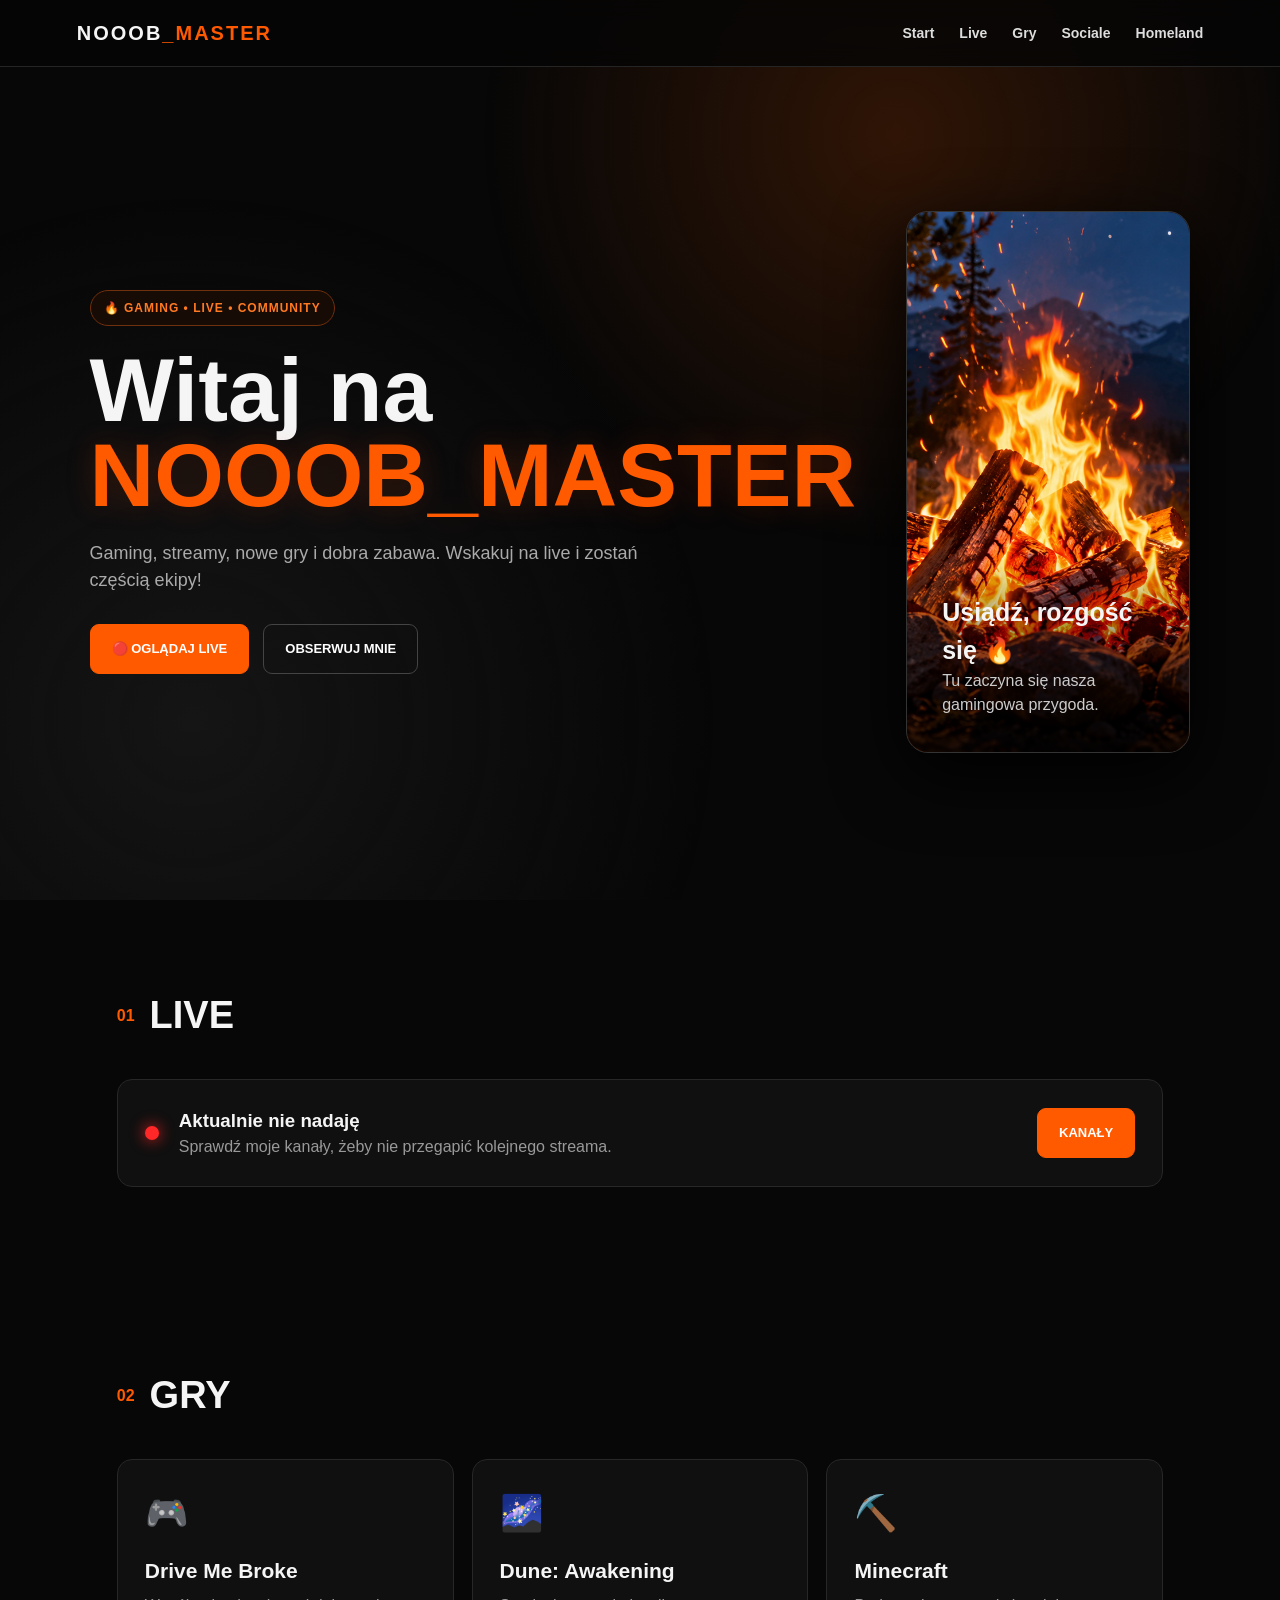
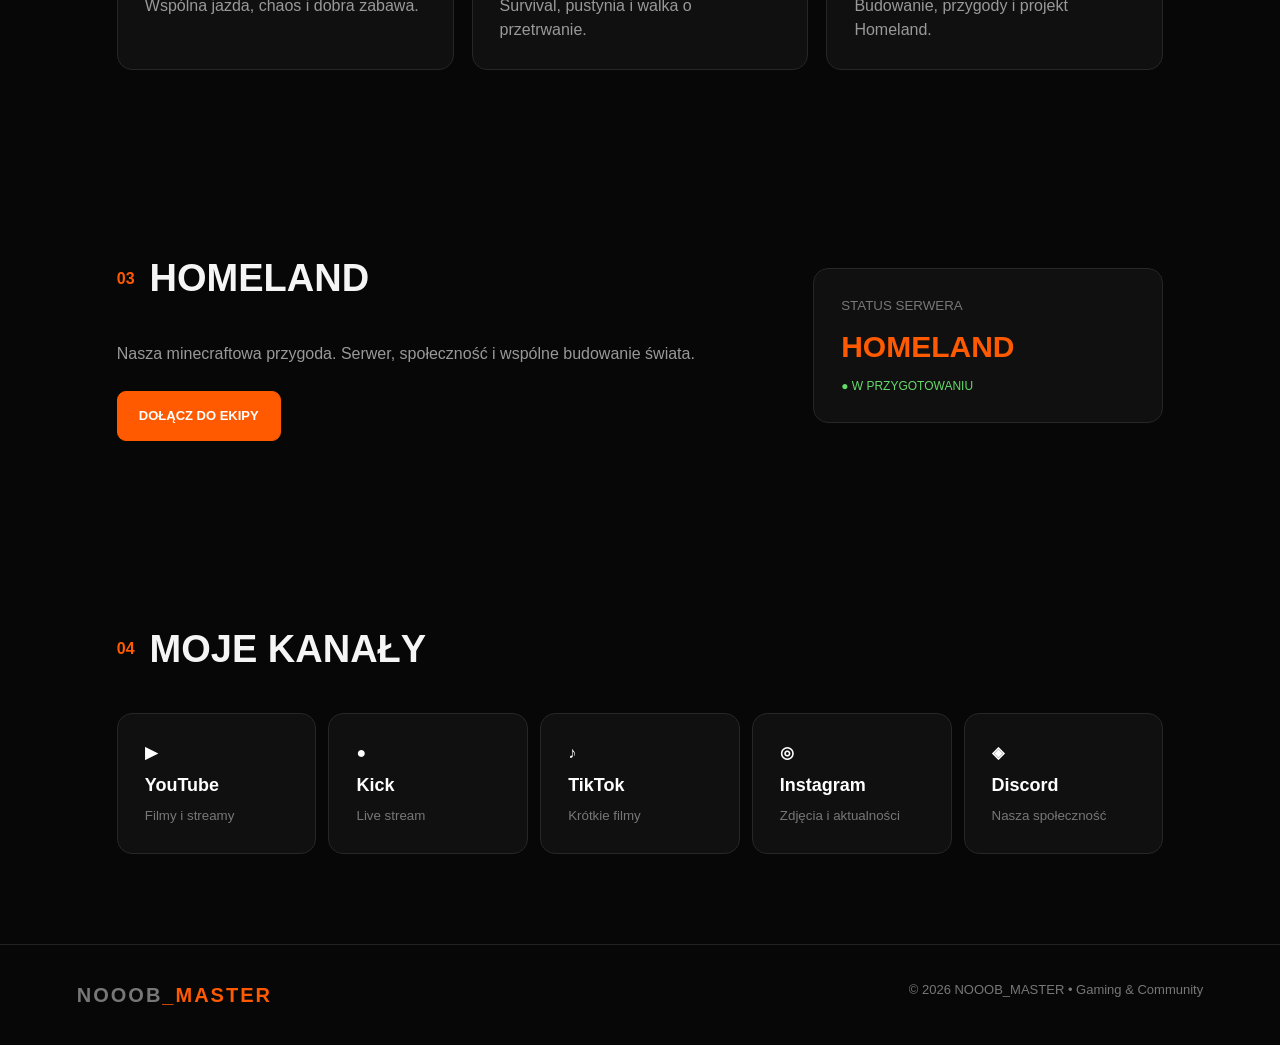
==== index.html @ 1a183e37 "Update index.html" ====
<!DOCTYPE html>
<html lang="pl">
<head>
  <meta charset="UTF-8">
  <meta name="viewport" content="width=device-width, initial-scale=1.0">
  <title>NOOOB_MASTER | Gaming</title>
  <meta name="description" content="NOOOB_MASTER – gaming, live streamy, YouTube, Kick, TikTok i Minecraft Homeland.">
  <link rel="stylesheet" href="style.css">
</head>
<body>
  <div class="bg"></div>
  <header class="nav">
    <div class="logo">NOOOB<span>_MASTER</span></div>
    <nav>
      <a href="#home">Start</a>
      <a href="#live">Live</a>
      <a href="#games">Gry</a>
      <a href="#socials">Sociale</a>
      <a href="#homeland">Homeland</a>
    </nav>
  </header>

  <main id="home">
    <section class="hero">
      <div class="hero-content">
        <div class="badge">🔥 GAMING • LIVE • COMMUNITY</div>
        <h1>Witaj na<br><span>NOOOB_MASTER</span></h1>
        <p>Gaming, streamy, nowe gry i dobra zabawa. Wskakuj na live i zostań częścią ekipy!</p>
        <div class="buttons">
          <a class="btn primary" href="#live">🔴 OGLĄDAJ LIVE</a>
          <a class="btn" href="#socials">OBSERWUJ MNIE</a>
        </div>
      </div>
      <div class="fire-card">
        <img src="ognisko.png" alt="Płonące ognisko nad jeziorem">
        <div class="fire-overlay">
          <strong>Usiądź, rozgość się 🔥</strong>
          <span>Tu zaczyna się nasza gamingowa przygoda.</span>
        </div>
      </div>
    </section>

    <section id="live" class="section">
      <div class="section-title">
        <span>01</span>
        <h2>LIVE</h2>
      </div>
      <div class="live-box">
        <div class="live-dot"></div>
        <div>
          <h3>Aktualnie nie nadaję</h3>
          <p>Sprawdź moje kanały, żeby nie przegapić kolejnego streama.</p>
        </div>
        <a class="btn primary" href="#socials">KANAŁY</a>
      </div>
    </section>

    <section id="games" class="section">
      <div class="section-title">
        <span>02</span>
        <h2>GRY</h2>
      </div>
      <div class="cards">
        <article class="card"><div class="icon">🎮</div><h3>Drive Me Broke</h3><p>Wspólna jazda, chaos i dobra zabawa.</p></article>
        <article class="card"><div class="icon">🌌</div><h3>Dune: Awakening</h3><p>Survival, pustynia i walka o przetrwanie.</p></article>
        <article class="card"><div class="icon">⛏️</div><h3>Minecraft</h3><p>Budowanie, przygody i projekt Homeland.</p></article>
      </div>
    </section>

    <section id="homeland" class="section homeland">
      <div>
        <div class="section-title"><span>03</span><h2>HOMELAND</h2></div>
        <p>Nasza minecraftowa przygoda. Serwer, społeczność i wspólne budowanie świata.</p>
        <a class="btn primary" href="#socials">DOŁĄCZ DO EKIPY</a>
      </div>
      <div class="server-box">
        <small>STATUS SERWERA</small>
        <strong>HOMELAND</strong>
        <span>● W PRZYGOTOWANIU</span>
      </div>
    </section>

    <section id="socials" class="section">
      <div class="section-title"><span>04</span><h2>MOJE KANAŁY</h2></div>
      <div class="socials">
        <a href="#" class="social">▶ <span>YouTube</span><small>Filmy i streamy</small></a>
        <a href="#" class="social">● <span>Kick</span><small>Live stream</small></a>
        <a href="#" class="social">♪ <span>TikTok</span><small>Krótkie filmy</small></a>
        <a href="#" class="social">◎ <span>Instagram</span><small>Zdjęcia i aktualności</small></a>
        <a href="#" class="social">◈ <span>Discord</span><small>Nasza społeczność</small></a>
      </div>
    </section>
  </main>

  <footer>
    <div class="logo">NOOOB<span>_MASTER</span></div>
    <p>© 2026 NOOOB_MASTER • Gaming & Community</p>
  </footer>
</body>
</html>
---- style.css ----
*{box-sizing:border-box;margin:0;padding:0}
html{scroll-behavior:smooth}
body{font-family:Arial,Helvetica,sans-serif;background:#070707;color:#f5f5f5;line-height:1.5}
.bg{position:fixed;inset:0;background:radial-gradient(circle at 70% 15%,#301506 0,transparent 35%),radial-gradient(circle at 15% 80%,#151515 0,transparent 40%);pointer-events:none;z-index:-1}
.nav{position:sticky;top:0;z-index:10;display:flex;justify-content:space-between;align-items:center;padding:18px 6%;background:rgba(5,5,5,.82);backdrop-filter:blur(12px);border-bottom:1px solid #252525}
.logo{font-weight:900;letter-spacing:2px;font-size:20px}.logo span{color:#ff5a00}
.nav nav{display:flex;gap:25px}.nav a{color:#ddd;text-decoration:none;font-size:14px;font-weight:700}.nav a:hover{color:#ff6a00}
.hero{min-height:calc(100vh - 70px);display:grid;grid-template-columns:1fr 1fr;gap:50px;align-items:center;padding:70px 7%;max-width:1500px;margin:auto}
.badge{display:inline-block;padding:8px 13px;border:1px solid #71300d;border-radius:30px;color:#ff7a22;background:#160b05;font-size:12px;font-weight:800;letter-spacing:1px}
h1{font-size:clamp(48px,7vw,90px);line-height:.95;margin:22px 0}.hero h1 span{color:#ff5a00;text-shadow:0 0 30px #ff4a002d}
.hero p{max-width:570px;color:#aaa;font-size:18px}
.buttons{display:flex;gap:14px;flex-wrap:wrap;margin-top:30px}.btn{display:inline-block;padding:14px 21px;border:1px solid #444;border-radius:9px;color:#fff;text-decoration:none;font-weight:800;font-size:13px}.btn.primary{background:#ff5a00;border-color:#ff5a00;color:#fff}.btn:hover{transform:translateY(-2px)}
.fire-card{position:relative;border-radius:22px;overflow:hidden;border:1px solid #343434;box-shadow:0 20px 70px #000}.fire-card img{display:block;width:100%;height:540px;object-fit:cover}.fire-overlay{position:absolute;left:0;right:0;bottom:0;padding:35px;background:linear-gradient(transparent,rgba(0,0,0,.9));display:flex;flex-direction:column}.fire-overlay strong{font-size:25px}.fire-overlay span{color:#ccc}
.section{max-width:1200px;margin:0 auto;padding:90px 6%}.section-title{display:flex;align-items:center;gap:15px;margin-bottom:35px}.section-title span{color:#ff5a00;font-weight:900}.section-title h2{font-size:38px}
.cards{display:grid;grid-template-columns:repeat(3,1fr);gap:18px}.card,.live-box,.server-box,.social{background:#101010;border:1px solid #272727;border-radius:15px;padding:27px}.card:hover,.social:hover{border-color:#ff5a00;transform:translateY(-3px);transition:.2s}.icon{font-size:35px;margin-bottom:15px}.card h3{font-size:21px;margin-bottom:8px}.card p,.homeland p,.live-box p{color:#999}
.live-box{display:flex;align-items:center;gap:20px}.live-box>div:nth-child(2){flex:1}.live-dot{width:14px;height:14px;background:#ff2727;border-radius:50%;box-shadow:0 0 15px #f22}
.homeland{display:grid;grid-template-columns:1fr 350px;gap:40px;align-items:center}.homeland p{margin:0 0 25px}.server-box{display:flex;flex-direction:column;gap:8px}.server-box small{color:#777}.server-box strong{font-size:30px;color:#ff5a00}.server-box span{font-size:12px;color:#65d96a}
.socials{display:grid;grid-template-columns:repeat(5,1fr);gap:12px}.social{color:white;text-decoration:none;display:flex;flex-direction:column;gap:7px;font-weight:900}.social span{font-size:18px}.social small{color:#777;font-weight:400}
footer{border-top:1px solid #222;padding:35px 6%;display:flex;justify-content:space-between;color:#777;font-size:13px}
@media(max-width:850px){.nav nav{display:none}.hero{grid-template-columns:1fr;padding-top:45px}.fire-card{order:-1}.fire-card img{height:330px}.cards{grid-template-columns:1fr}.homeland{grid-template-columns:1fr}.socials{grid-template-columns:repeat(2,1fr)}.live-box{flex-wrap:wrap}footer{flex-direction:column;gap:12px}}
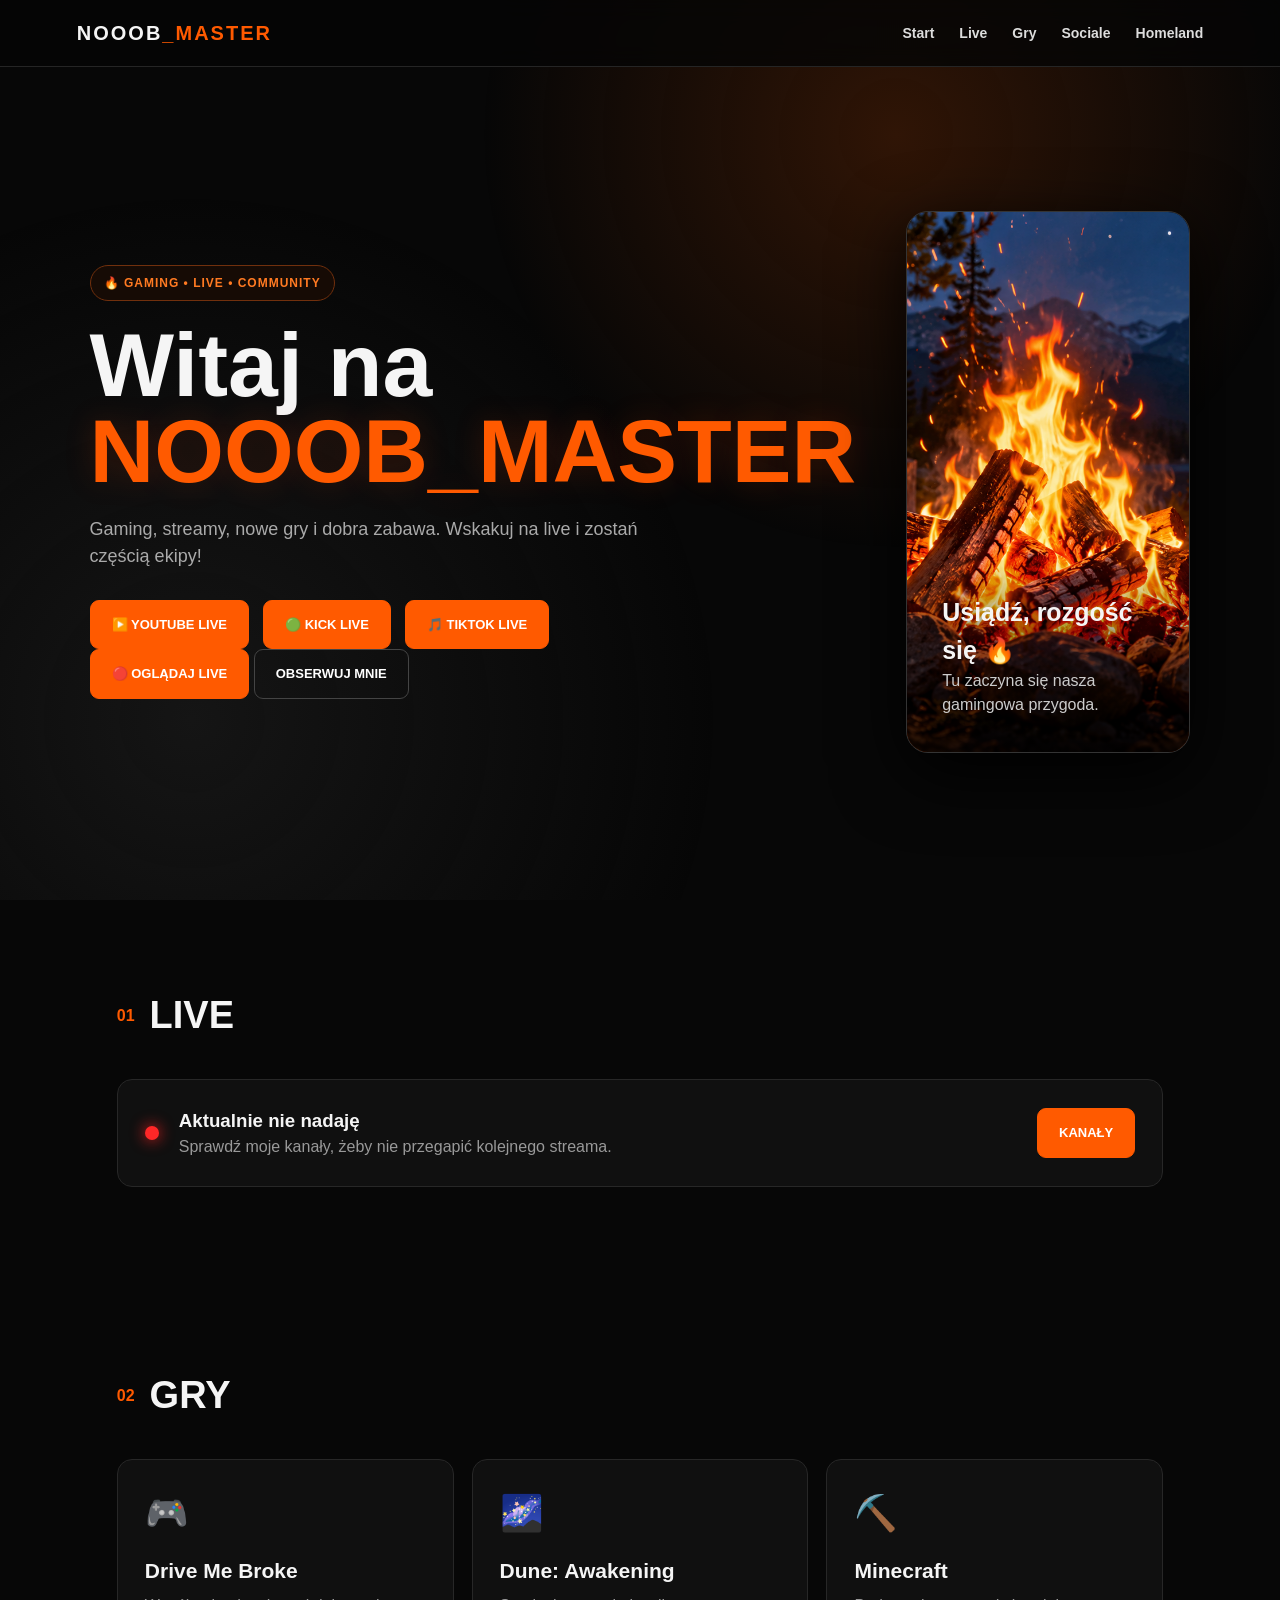
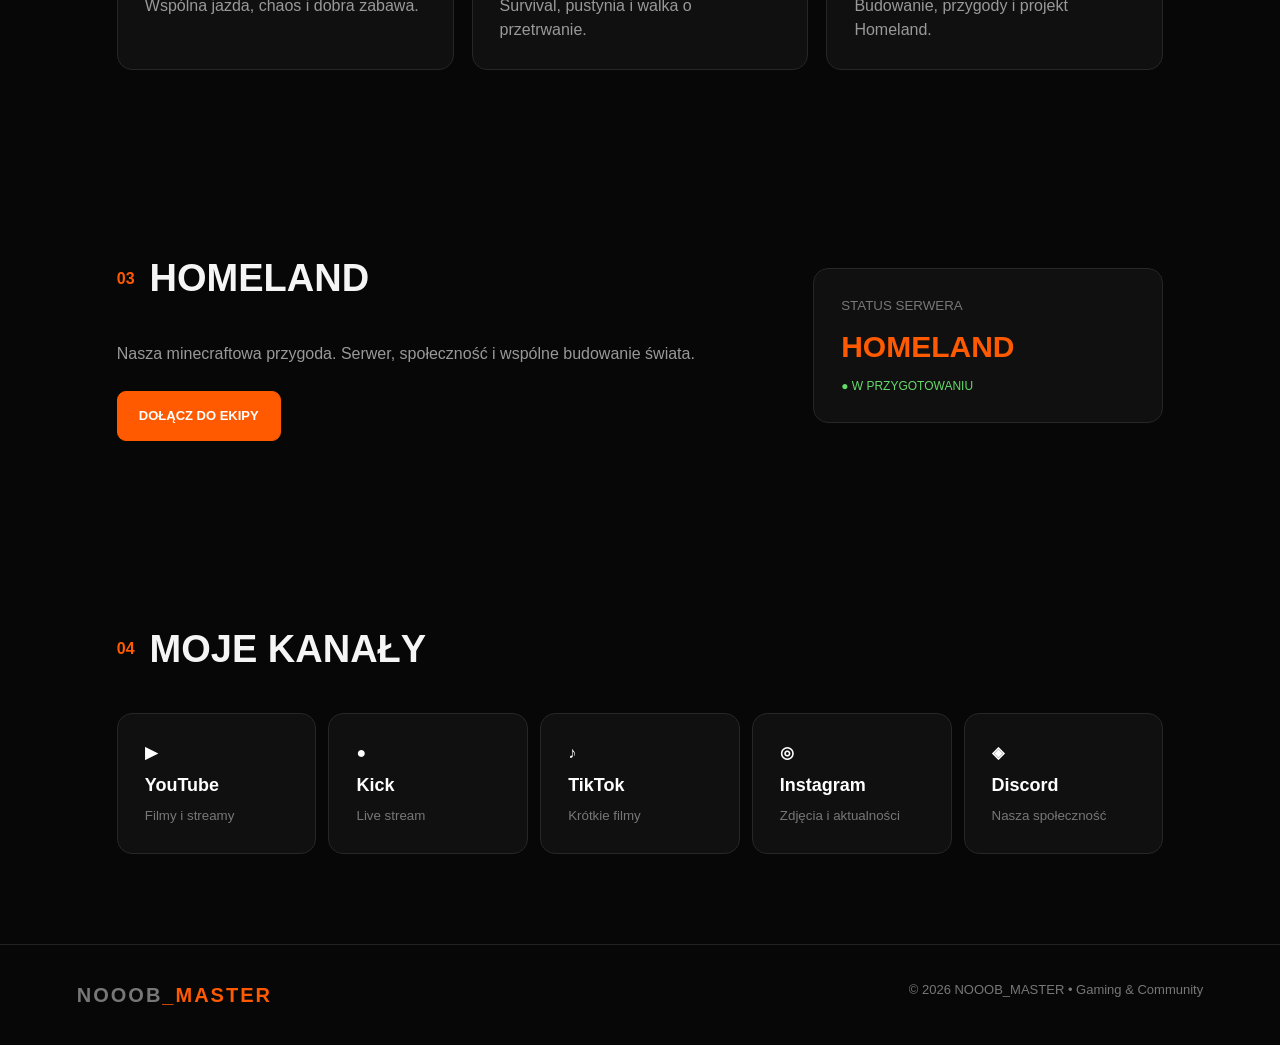
==== commit a49f3743: "Update index.html" ====
--- a/index.html
+++ b/index.html
@@ -28,6 +28,12 @@
         <h1>Witaj na<br><span>NOOOB_MASTER</span></h1>
         <p>Gaming, streamy, nowe gry i dobra zabawa. Wskakuj na live i zostań częścią ekipy!</p>
         <div class="buttons">
+  <a class="btn primary" href="https://www.youtube.com/channel/UCfAyZjpm7jvitspAHiyKhFw" target="_blank">▶️ YOUTUBE LIVE</a>
+
+  <a class="btn primary" href="https://kick.com/noobmaster-polska" target="_blank">🟢 KICK LIVE</a>
+
+  <a class="btn primary" href="https://www.tiktok.com/@noob_master_yt" target="_blank">🎵 TIKTOK LIVE</a>
+</div>
           <a class="btn primary" href="#live">🔴 OGLĄDAJ LIVE</a>
           <a class="btn" href="#socials">OBSERWUJ MNIE</a>
         </div>
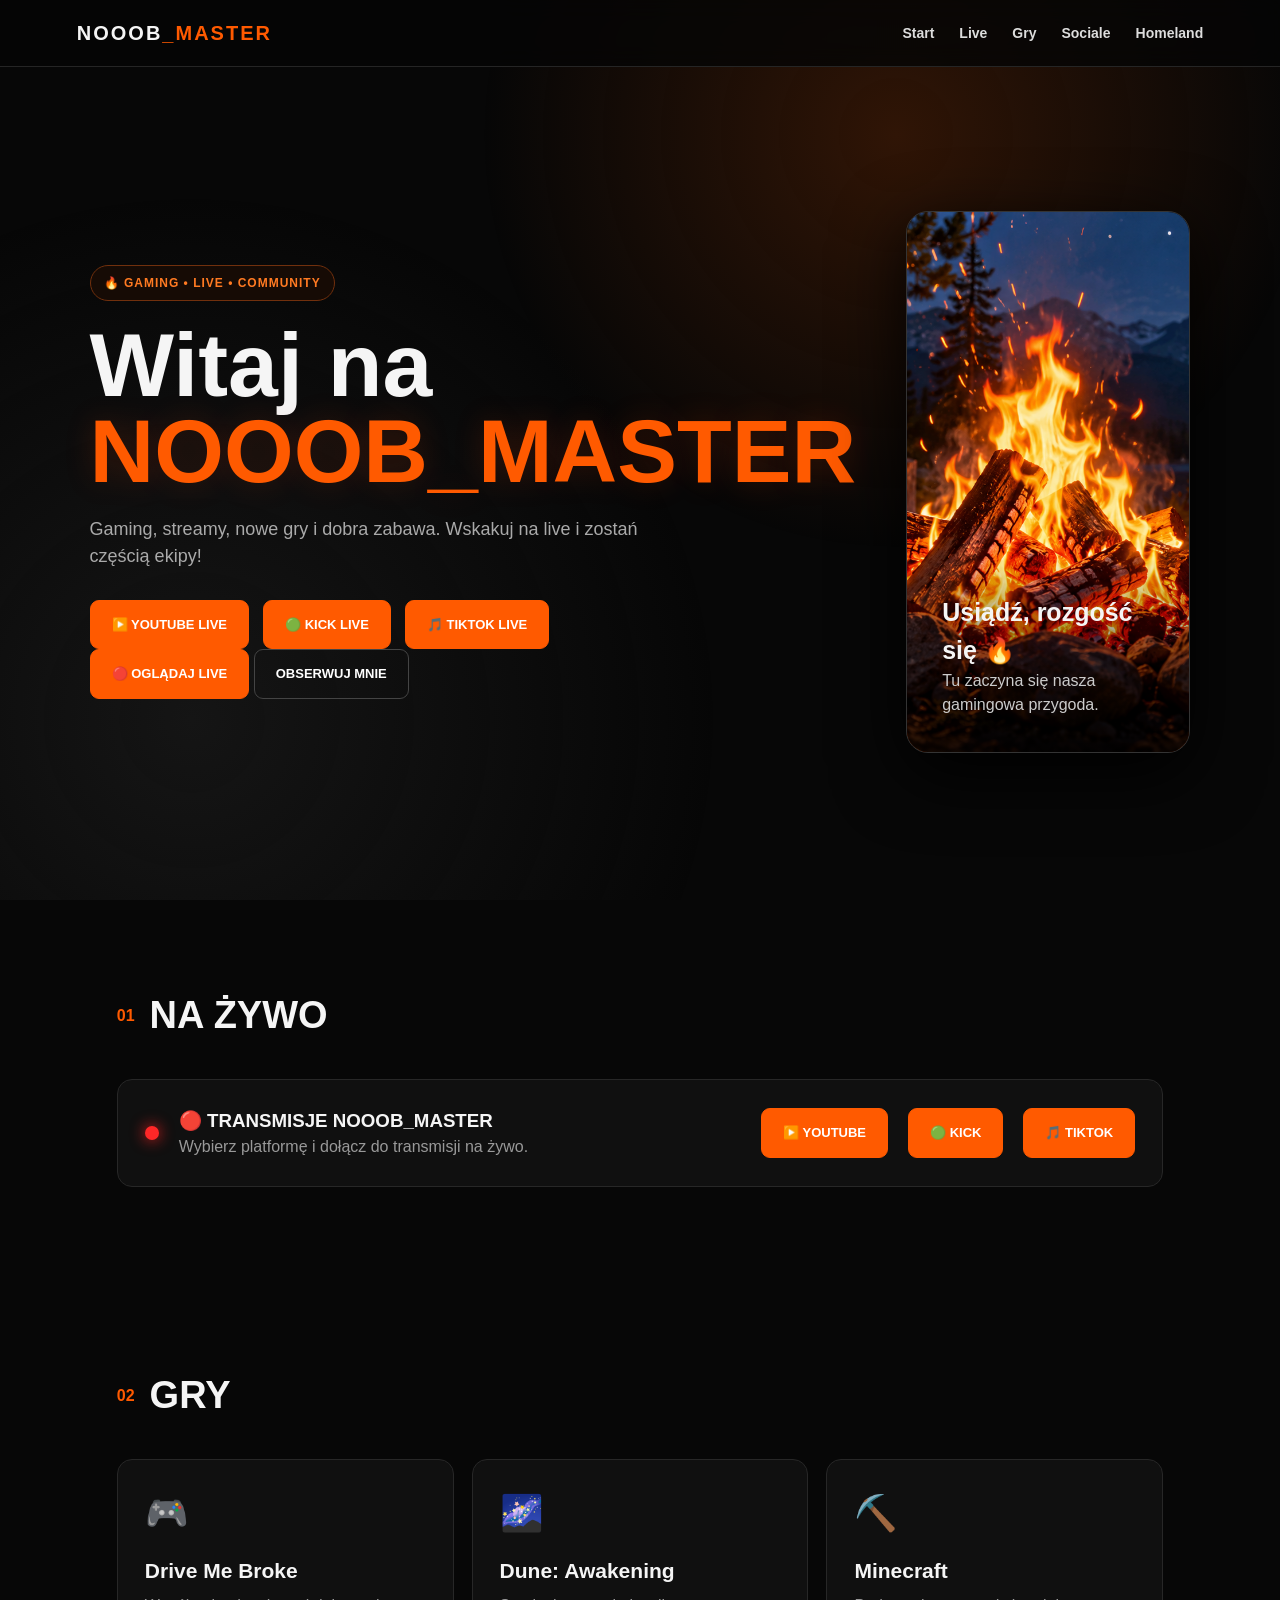
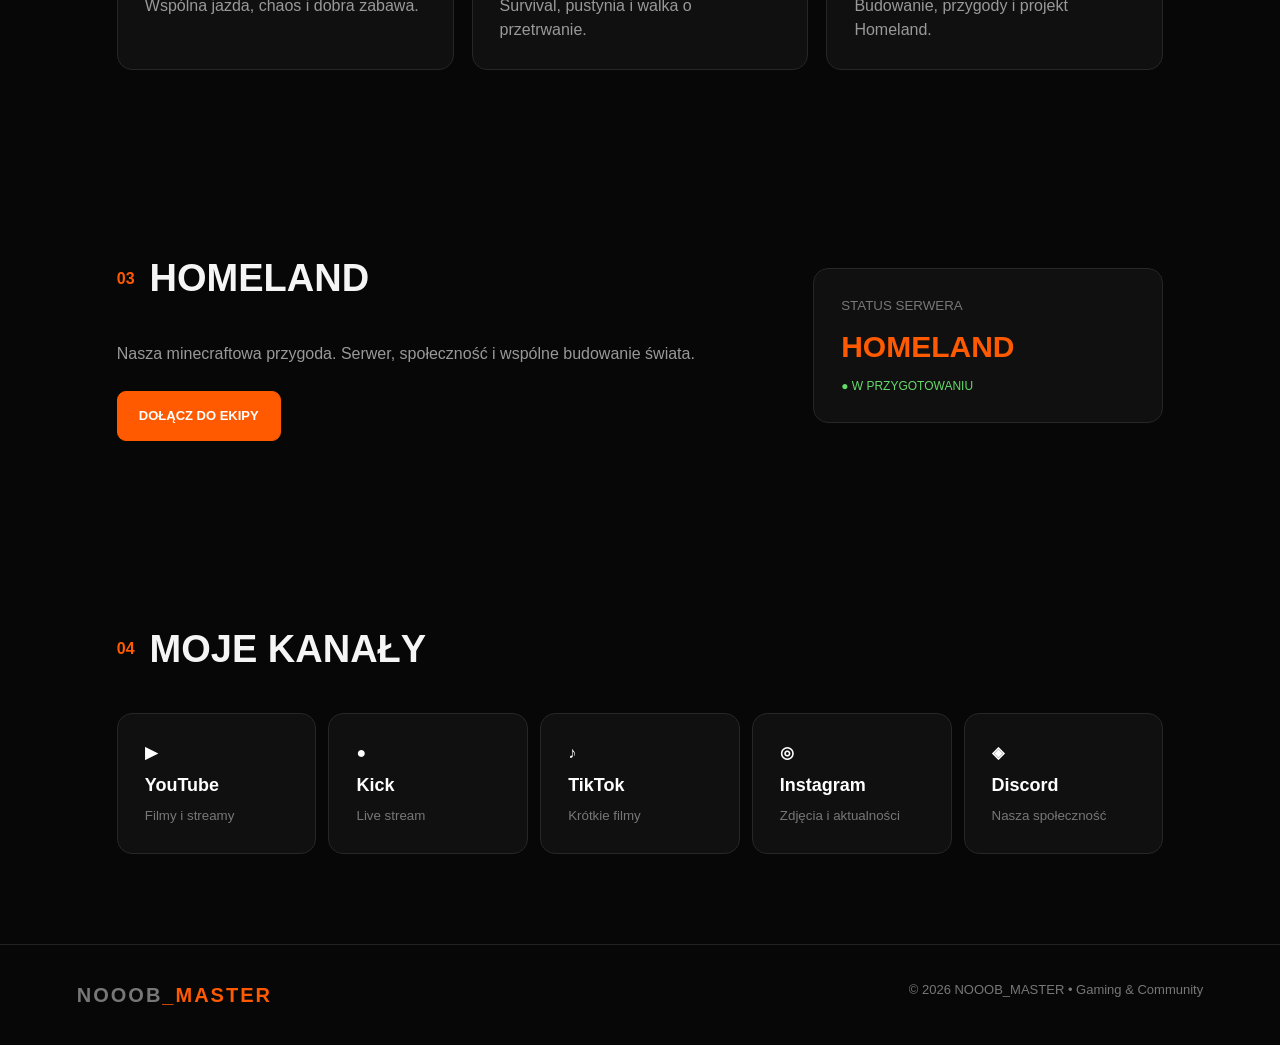
==== commit e5eb6c66: "Update index.html" ====
--- a/index.html
+++ b/index.html
@@ -47,20 +47,39 @@
       </div>
     </section>
 
-    <section id="live" class="section">
-      <div class="section-title">
-        <span>01</span>
-        <h2>LIVE</h2>
-      </div>
-      <div class="live-box">
-        <div class="live-dot"></div>
-        <div>
-          <h3>Aktualnie nie nadaję</h3>
-          <p>Sprawdź moje kanały, żeby nie przegapić kolejnego streama.</p>
-        </div>
-        <a class="btn primary" href="#socials">KANAŁY</a>
-      </div>
-    </section>
+<section id="live" class="section">
+  <div class="section-title">
+    <span>01</span>
+    <h2>NA ŻYWO</h2>
+  </div>
+
+  <div class="live-box">
+    <div class="live-dot"></div>
+
+    <div>
+      <h3>🔴 TRANSMISJE NOOOB_MASTER</h3>
+      <p>Wybierz platformę i dołącz do transmisji na żywo.</p>
+    </div>
+
+    <a class="btn primary"
+       href="https://www.youtube.com/channel/UCfAyZjpm7jvitspAHiyKhFw"
+       target="_blank">
+       ▶️ YOUTUBE
+    </a>
+
+    <a class="btn primary"
+       href="https://kick.com/noobmaster-polska"
+       target="_blank">
+       🟢 KICK
+    </a>
+
+    <a class="btn primary"
+       href="https://www.tiktok.com/@noob_master_yt"
+       target="_blank">
+       🎵 TIKTOK
+    </a>
+  </div>
+</section>
 
     <section id="games" class="section">
       <div class="section-title">
@@ -93,7 +112,7 @@
         <a href="#" class="social">▶ <span>YouTube</span><small>Filmy i streamy</small></a>
         <a href="#" class="social">● <span>Kick</span><small>Live stream</small></a>
         <a href="#" class="social">♪ <span>TikTok</span><small>Krótkie filmy</small></a>
-        <a href="#" class="social">◎ <span>Instagram</span><small>Zdjęcia i aktualności</small></a>
+        <a href="https://www.instagram.com/noobmasterytpolska/" class="social" target="_blank">◎ <span>Instagram</span><small>Zdjęcia i aktualności</small></a>
         <a href="#" class="social">◈ <span>Discord</span><small>Nasza społeczność</small></a>
       </div>
     </section>
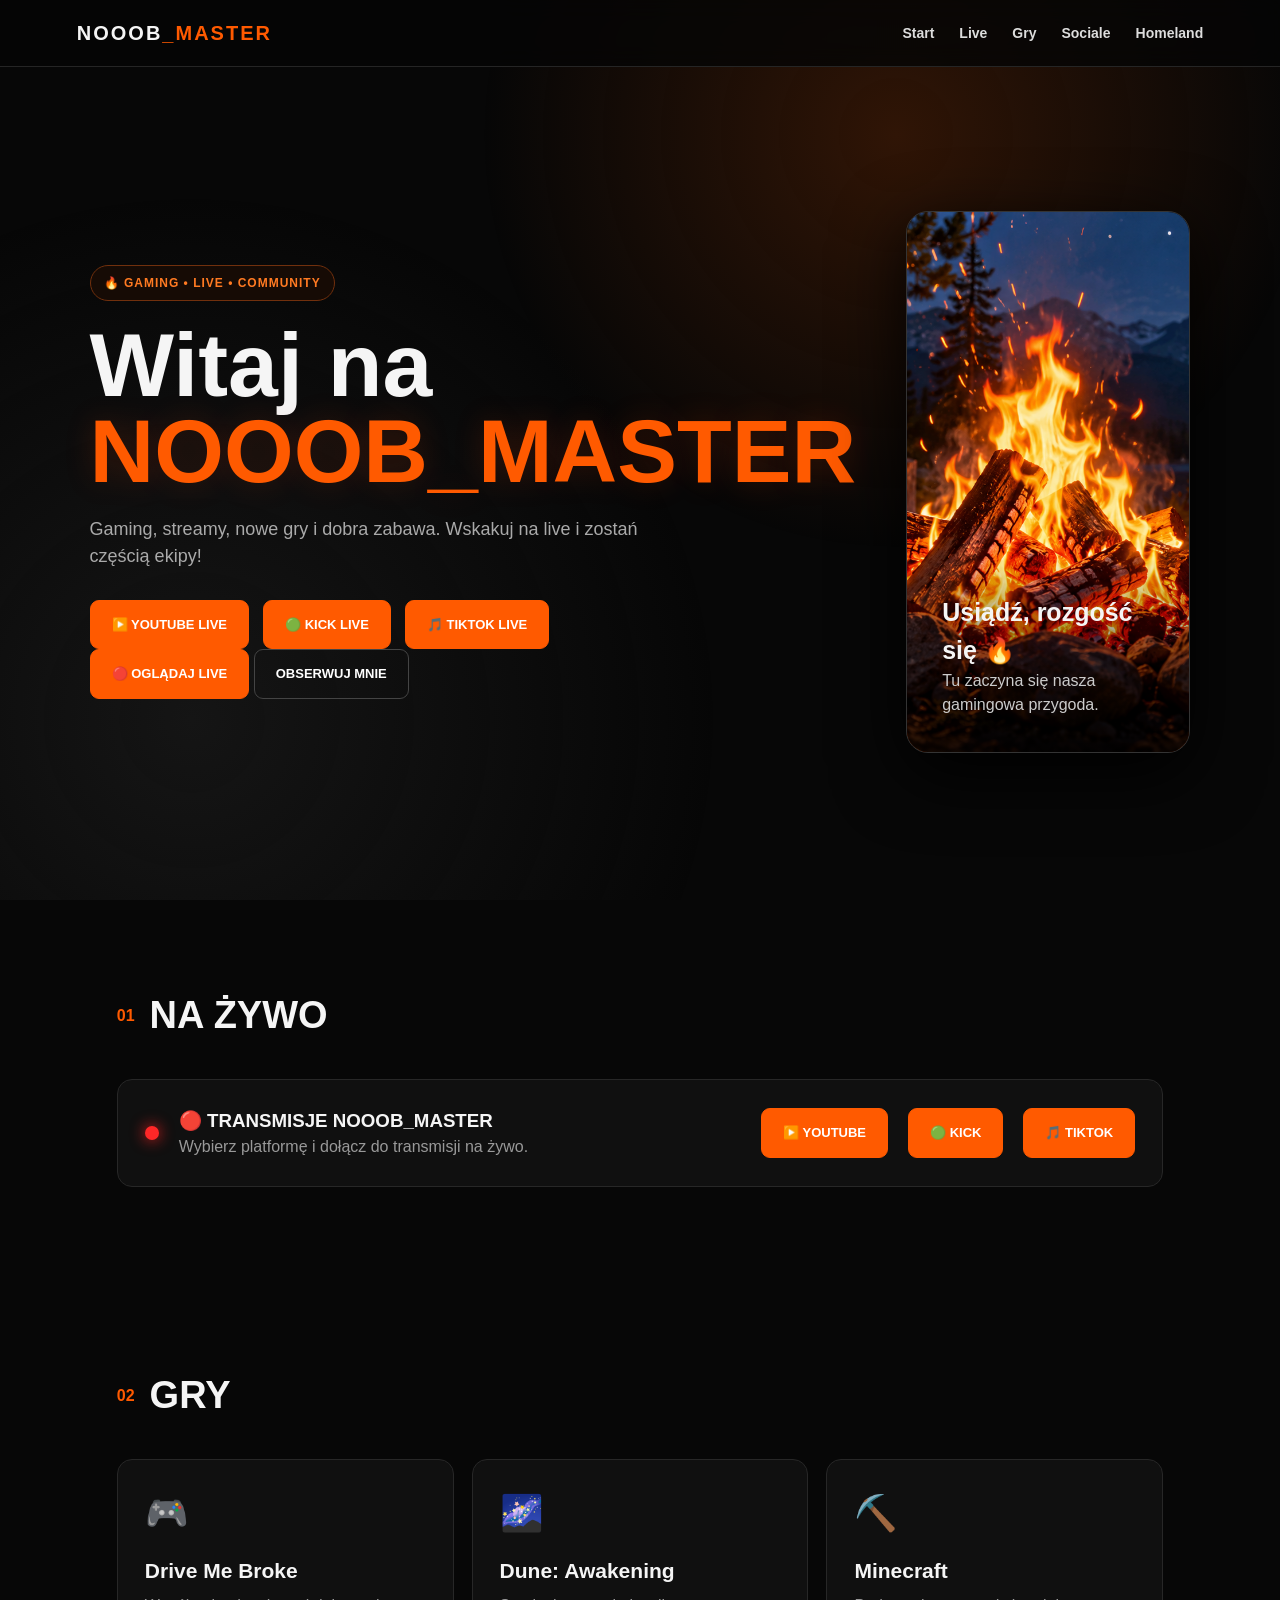
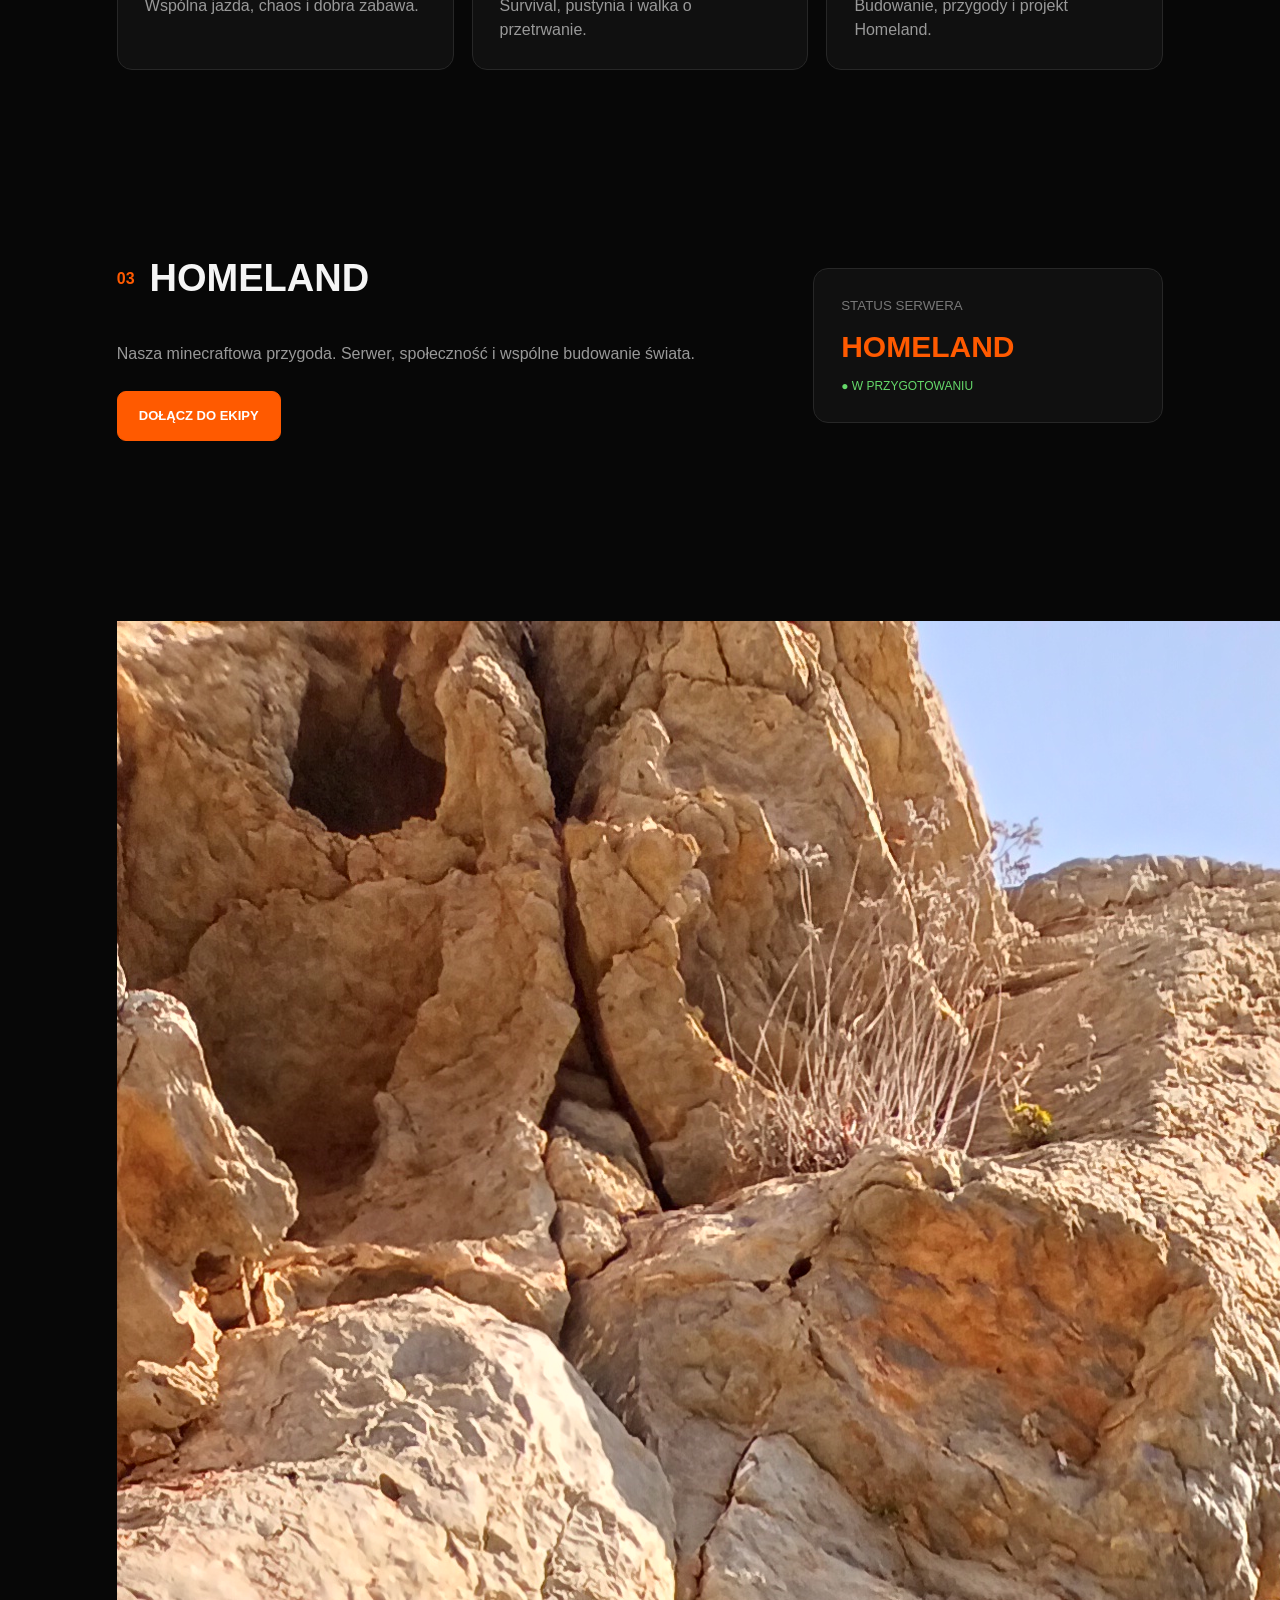
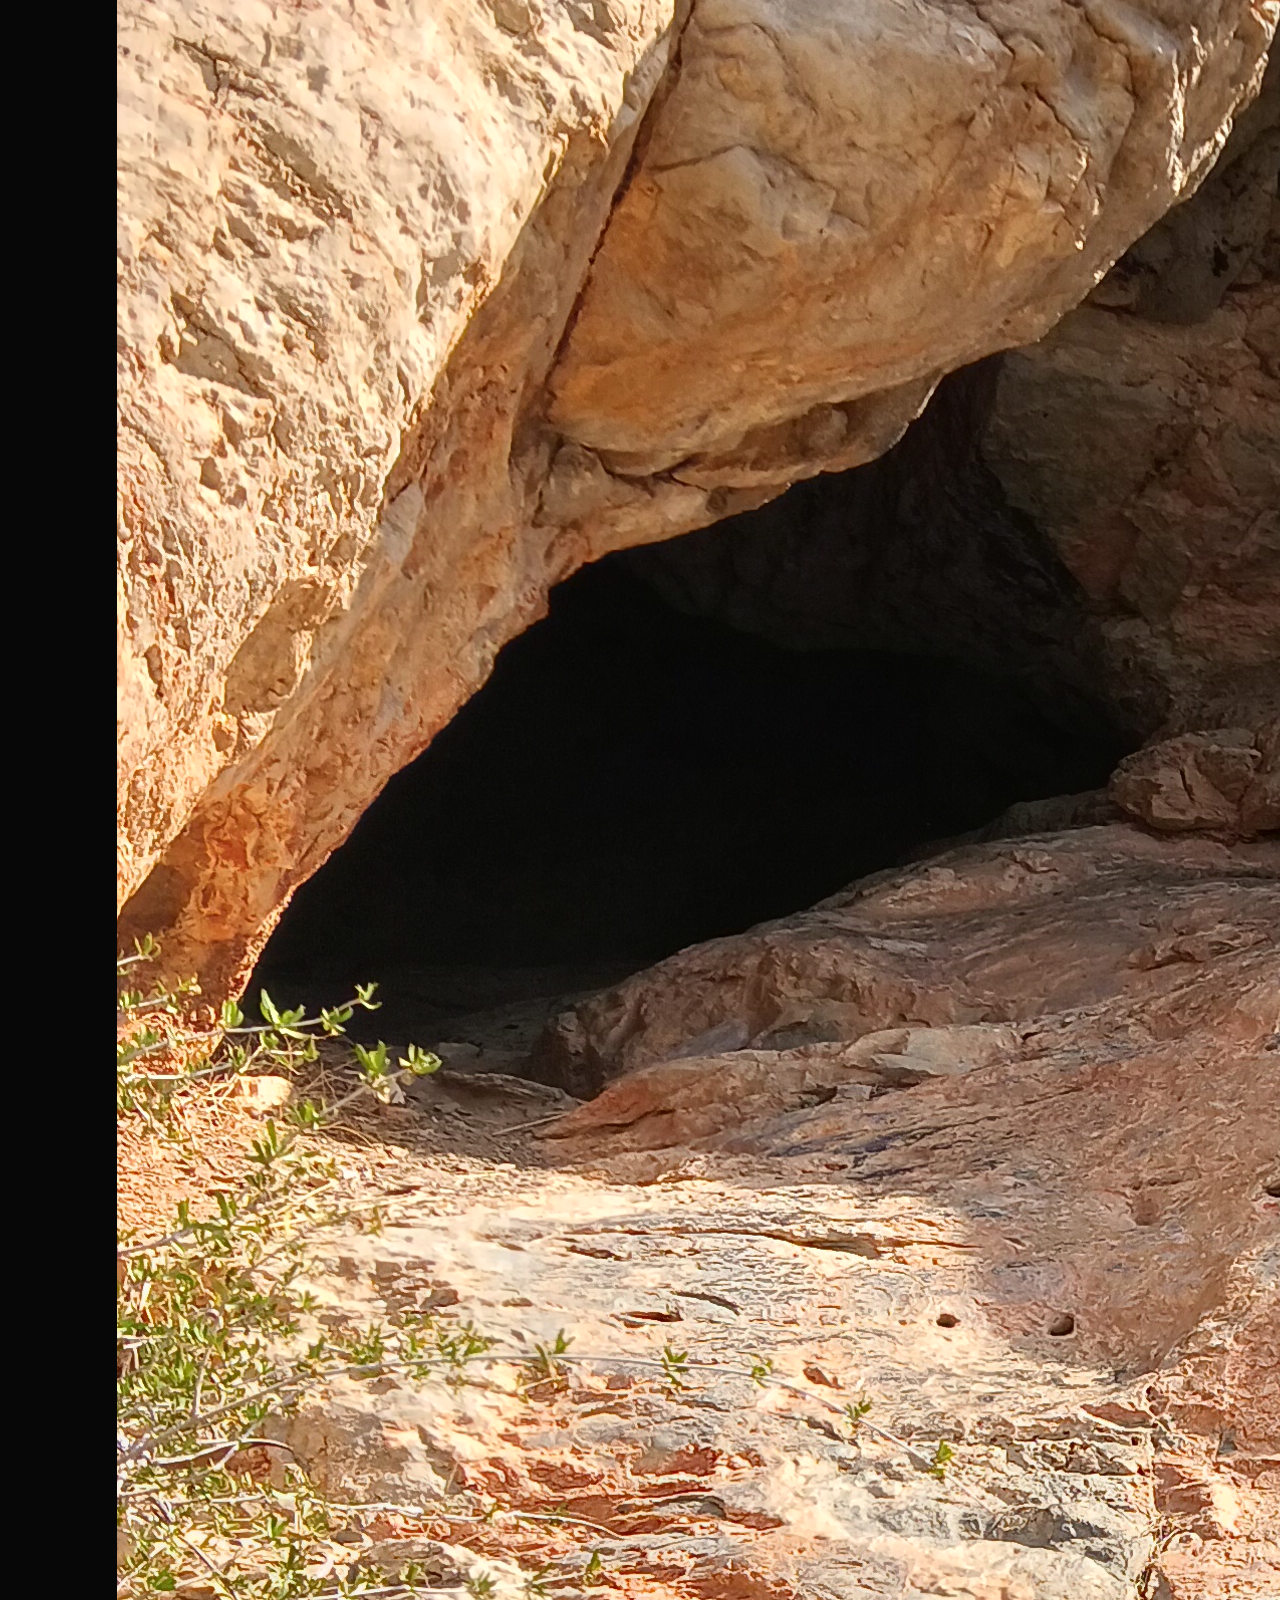
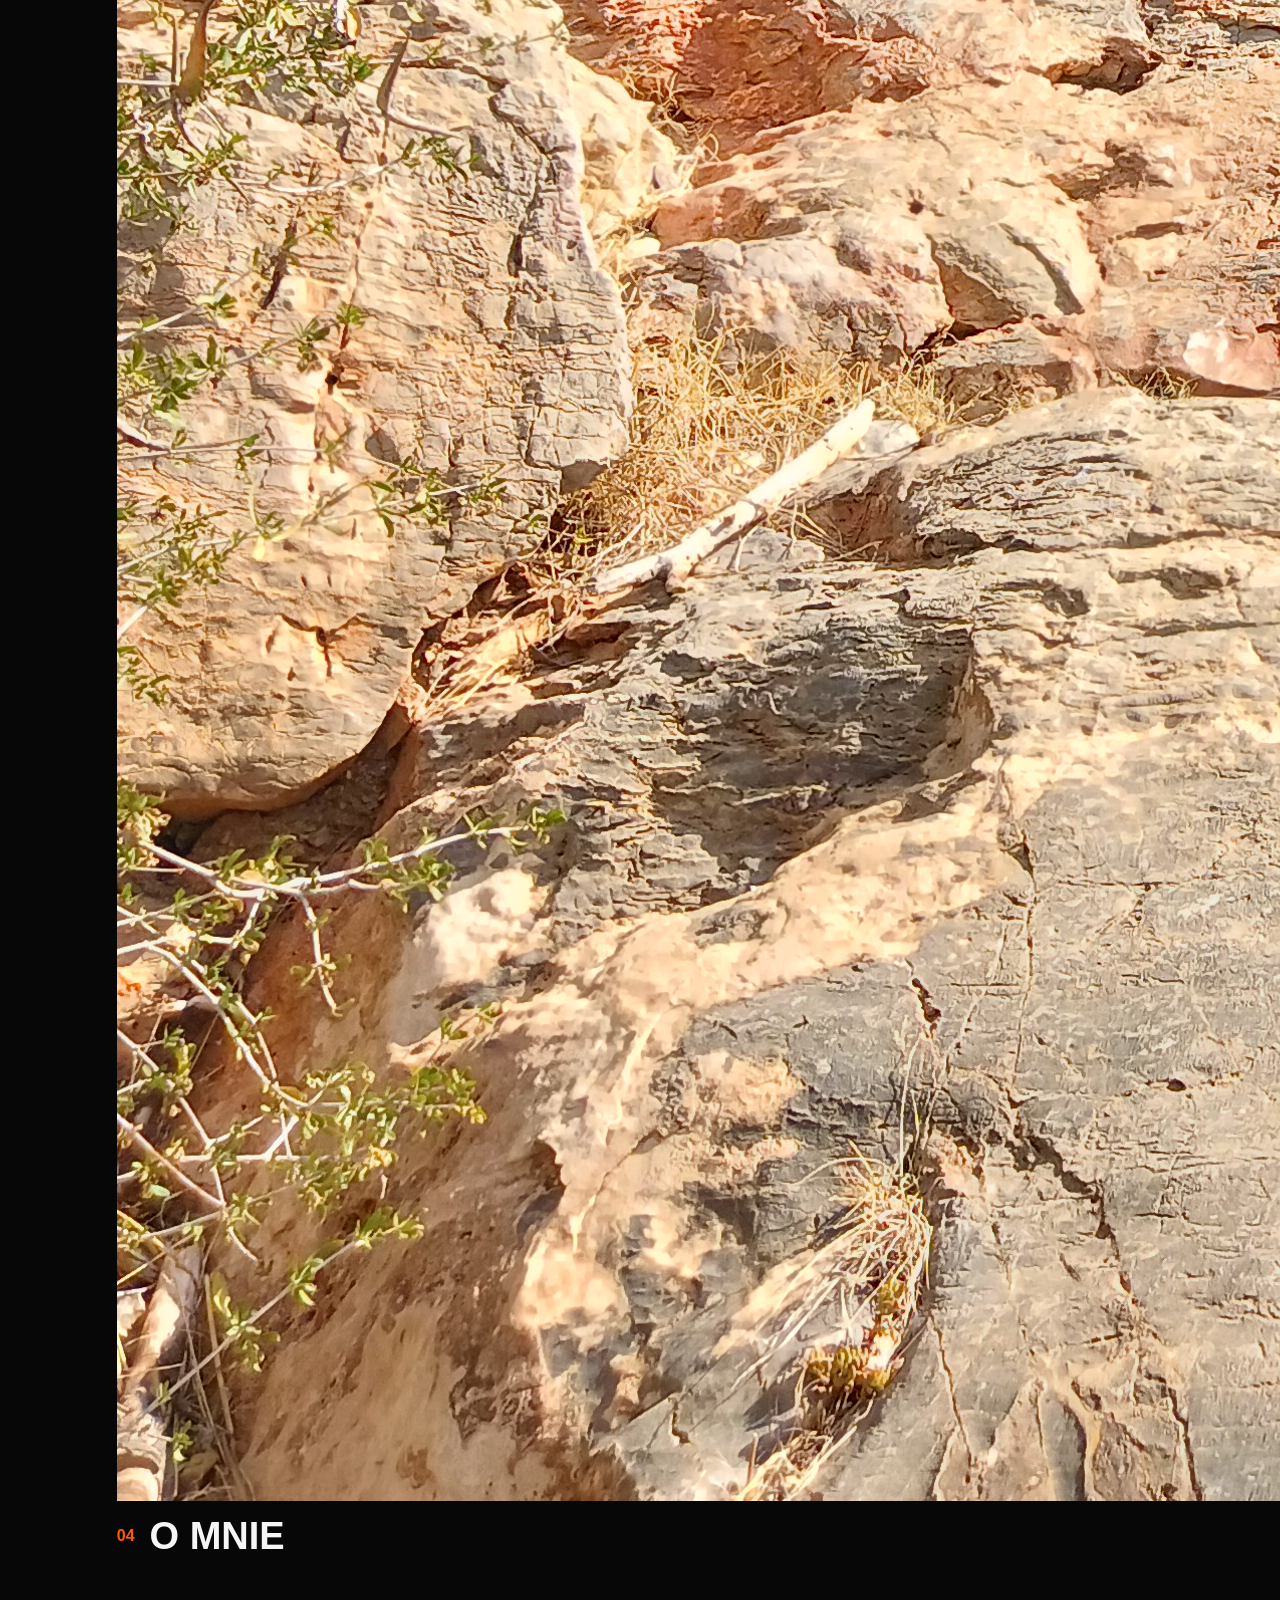
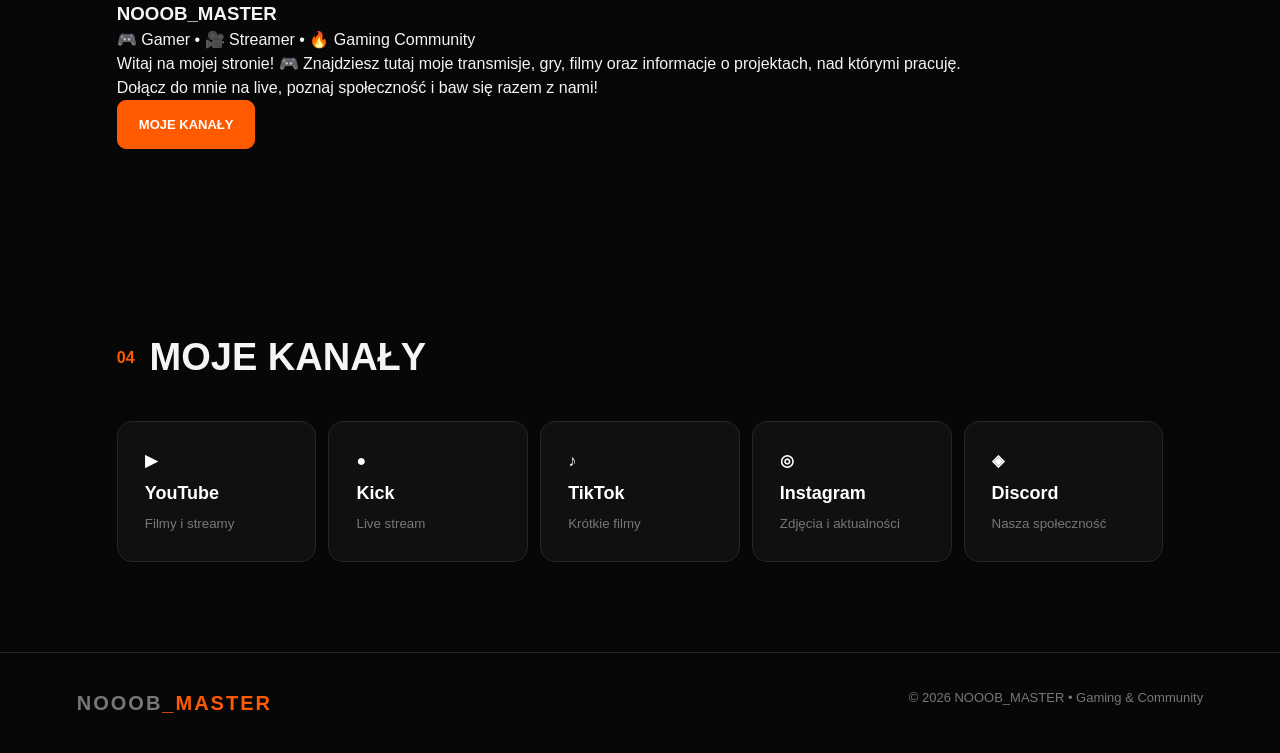
==== commit 4b5dbb5c: "Update index.html" ====
--- a/index.html
+++ b/index.html
@@ -105,7 +105,36 @@
         <span>● W PRZYGOTOWANIU</span>
       </div>
     </section>
+<section id="about" class="section about">
+  <div class="about-photo">
+    <img src="profil.jpg" alt="NOOOB_MASTER">
+  </div>
 
+  <div class="about-content">
+    <div class="section-title">
+      <span>04</span>
+      <h2>O MNIE</h2>
+    </div>
+
+    <h3>NOOOB_MASTER</h3>
+
+    <p class="about-role">
+      🎮 Gamer • 🎥 Streamer • 🔥 Gaming Community
+    </p>
+
+    <p>
+      Witaj na mojej stronie! 🎮
+      Znajdziesz tutaj moje transmisje, gry, filmy oraz informacje
+      o projektach, nad którymi pracuję.
+    </p>
+
+    <p>
+      Dołącz do mnie na live, poznaj społeczność i baw się razem z nami!
+    </p>
+
+    <a class="btn primary" href="#socials">MOJE KANAŁY</a>
+  </div>
+</section>
     <section id="socials" class="section">
       <div class="section-title"><span>04</span><h2>MOJE KANAŁY</h2></div>
       <div class="socials">
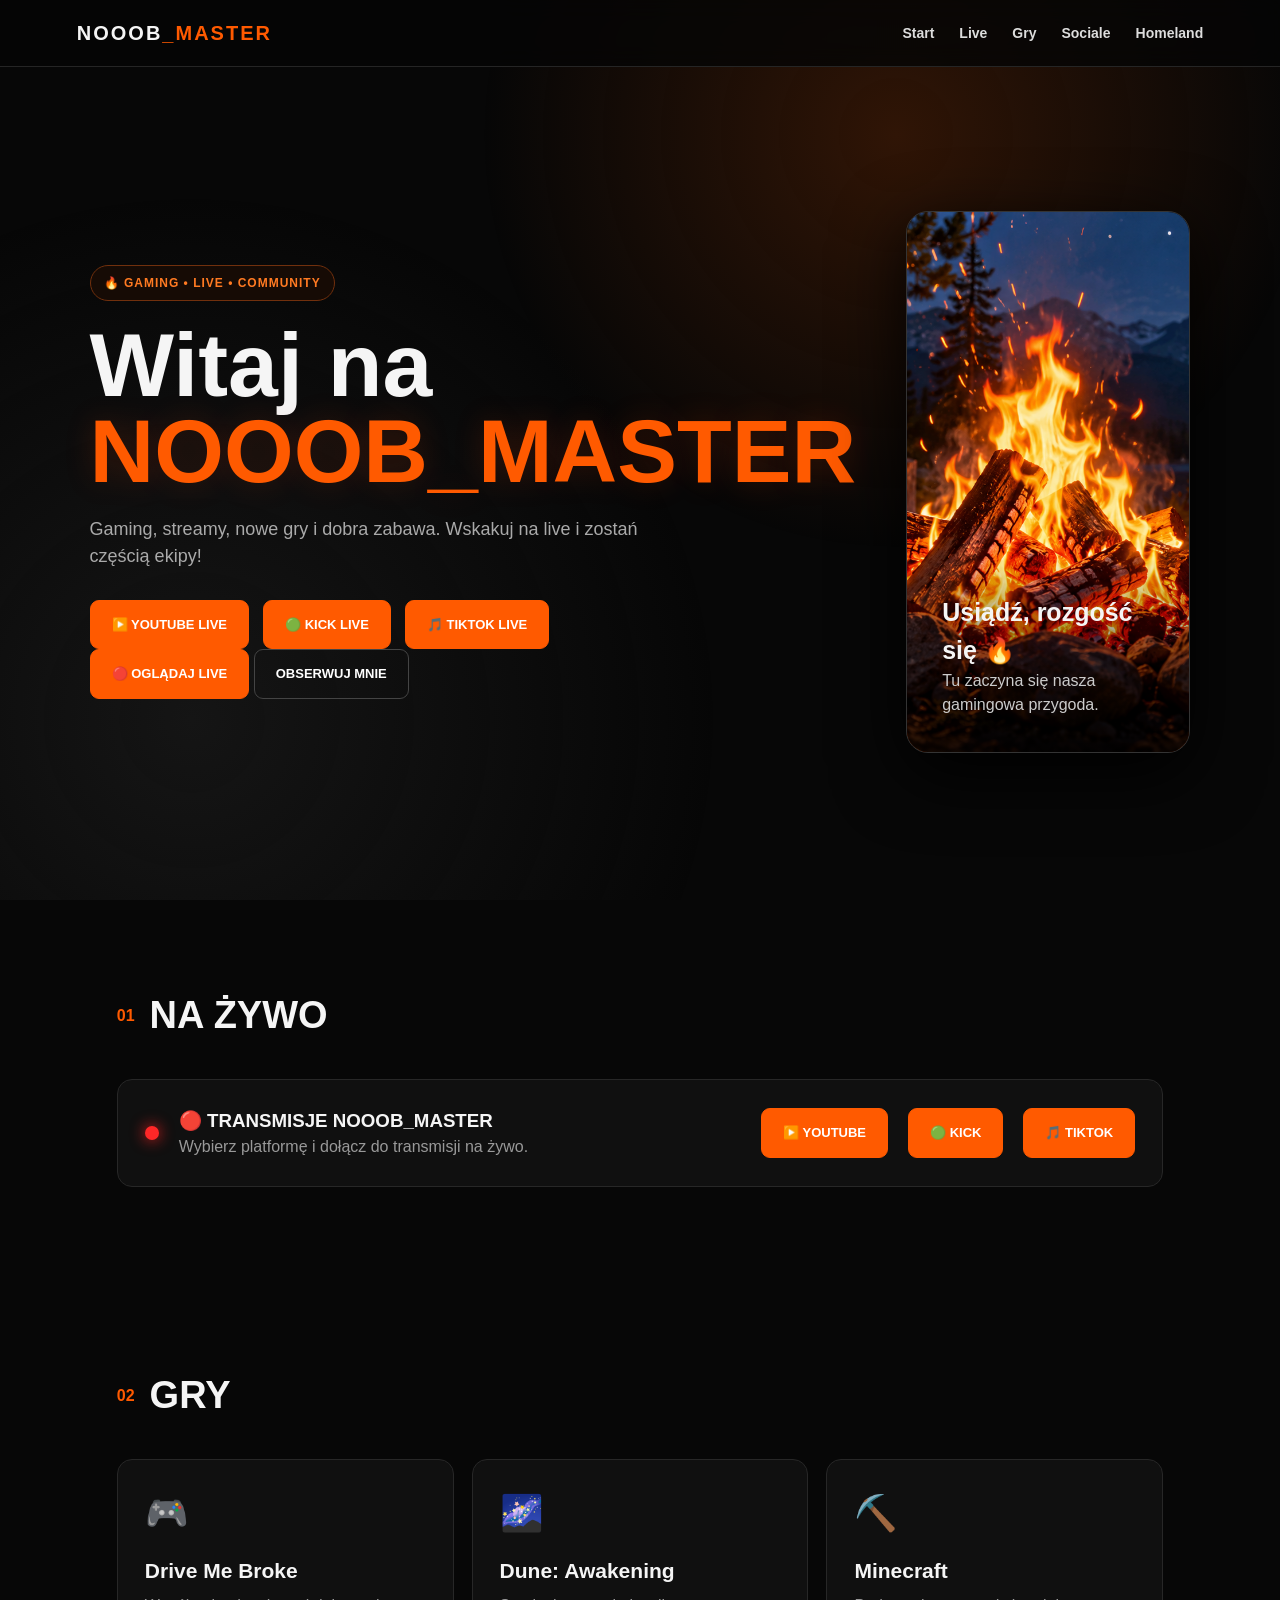
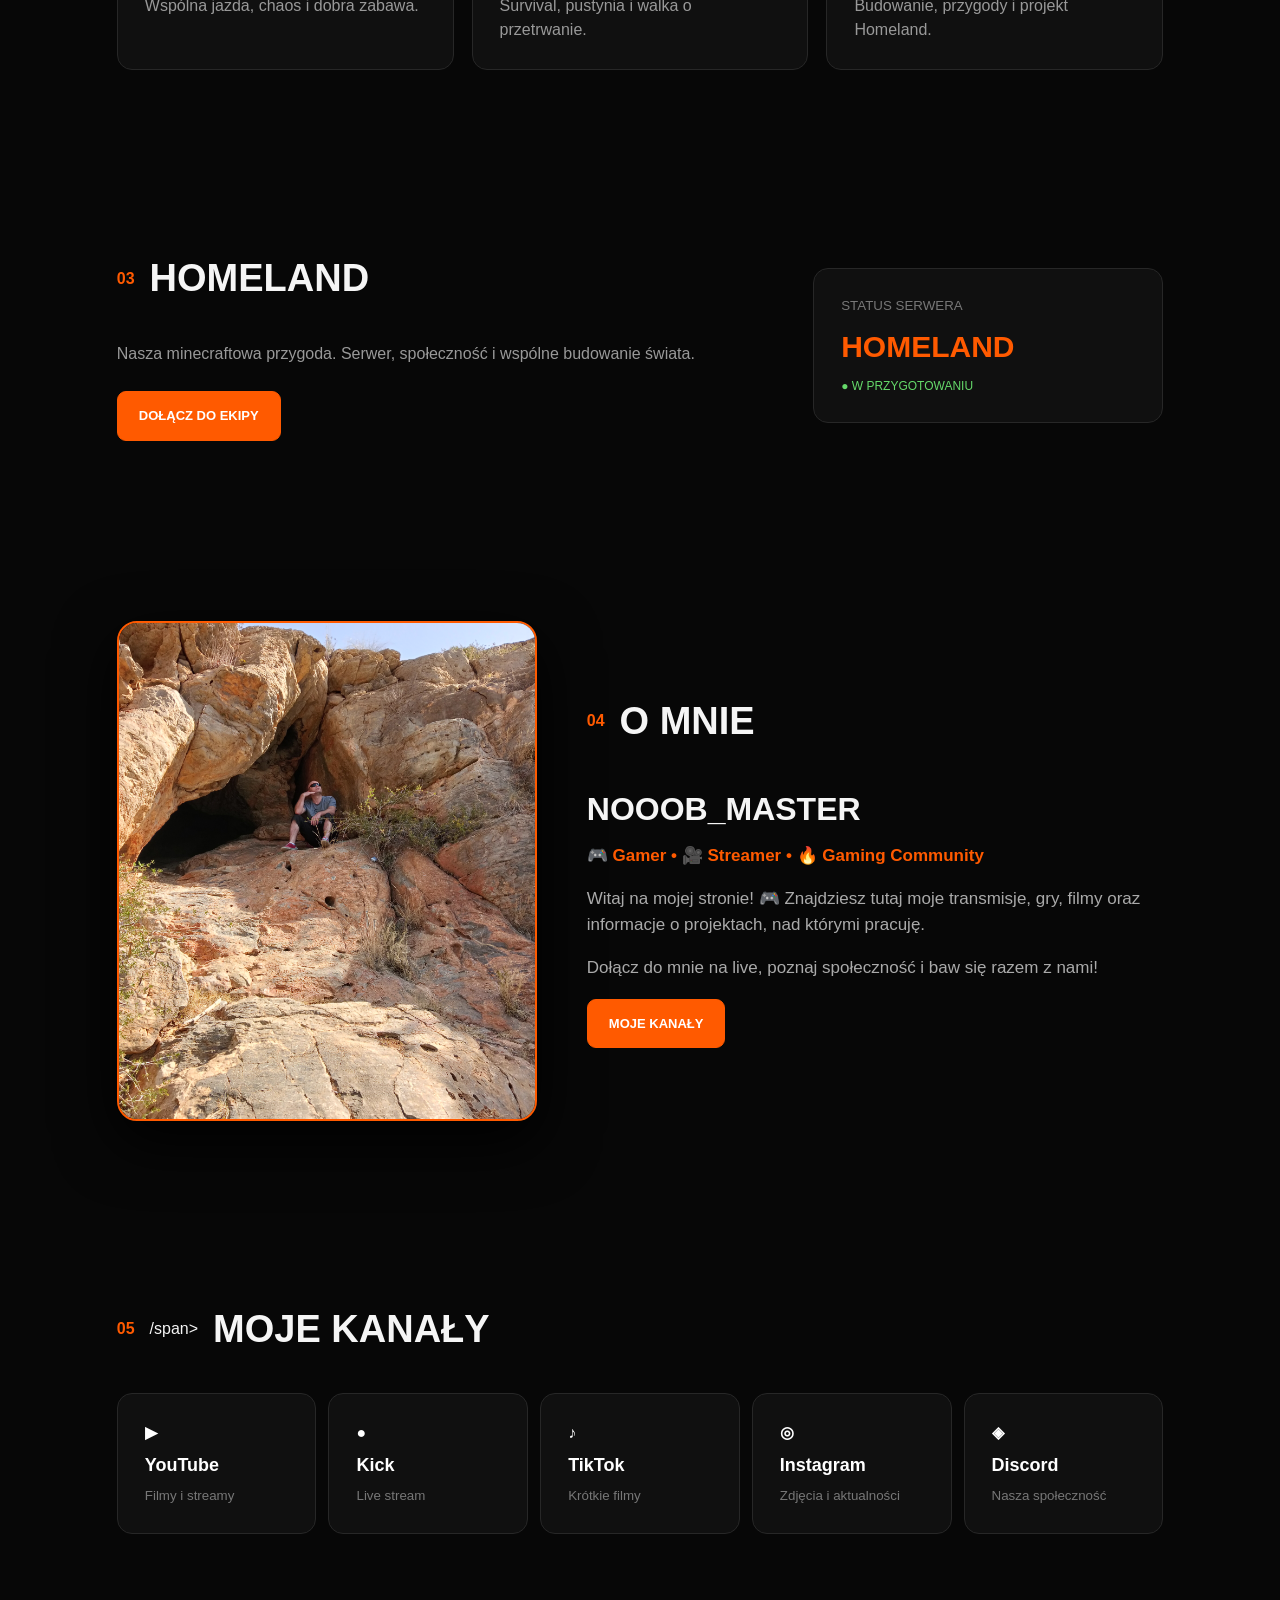
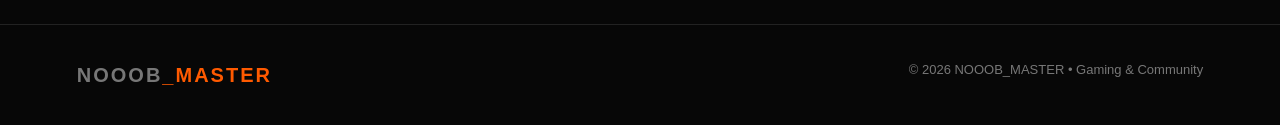
==== commit a3f6aff6: "Update index.html" ====
--- a/index.html
+++ b/index.html
@@ -136,7 +136,7 @@
   </div>
 </section>
     <section id="socials" class="section">
-      <div class="section-title"><span>04</span><h2>MOJE KANAŁY</h2></div>
+      <div class="section-title"><span>05</span>/span><h2>MOJE KANAŁY</h2></div>
       <div class="socials">
         <a href="#" class="social">▶ <span>YouTube</span><small>Filmy i streamy</small></a>
         <a href="#" class="social">● <span>Kick</span><small>Live stream</small></a>
--- a/style.css
+++ b/style.css
@@ -18,3 +18,55 @@
 .socials{display:grid;grid-template-columns:repeat(5,1fr);gap:12px}.social{color:white;text-decoration:none;display:flex;flex-direction:column;gap:7px;font-weight:900}.social span{font-size:18px}.social small{color:#777;font-weight:400}
 footer{border-top:1px solid #222;padding:35px 6%;display:flex;justify-content:space-between;color:#777;font-size:13px}
 @media(max-width:850px){.nav nav{display:none}.hero{grid-template-columns:1fr;padding-top:45px}.fire-card{order:-1}.fire-card img{height:330px}.cards{grid-template-columns:1fr}.homeland{grid-template-columns:1fr}.socials{grid-template-columns:repeat(2,1fr)}.live-box{flex-wrap:wrap}footer{flex-direction:column;gap:12px}}
+.about {
+  display: grid;
+  grid-template-columns: 420px 1fr;
+  gap: 50px;
+  align-items: center;
+}
+
+.about-photo {
+  width: 420px;
+  height: 500px;
+  overflow: hidden;
+  border-radius: 20px;
+  border: 2px solid #ff5a00;
+  box-shadow: 0 20px 60px #000;
+}
+
+.about-photo img {
+  width: 100%;
+  height: 100%;
+  object-fit: cover;
+  display: block;
+}
+
+.about-content h3 {
+  font-size: 32px;
+  margin-bottom: 10px;
+}
+
+.about-role {
+  color: #ff5a00 !important;
+  font-weight: 700;
+  margin-bottom: 25px;
+}
+
+.about-content p {
+  color: #aaa;
+  font-size: 17px;
+  margin-bottom: 18px;
+}
+
+@media (max-width: 850px) {
+  .about {
+    grid-template-columns: 1fr;
+  }
+
+  .about-photo {
+    width: 100%;
+    max-width: 420px;
+    height: 450px;
+    margin: auto;
+  }
+}
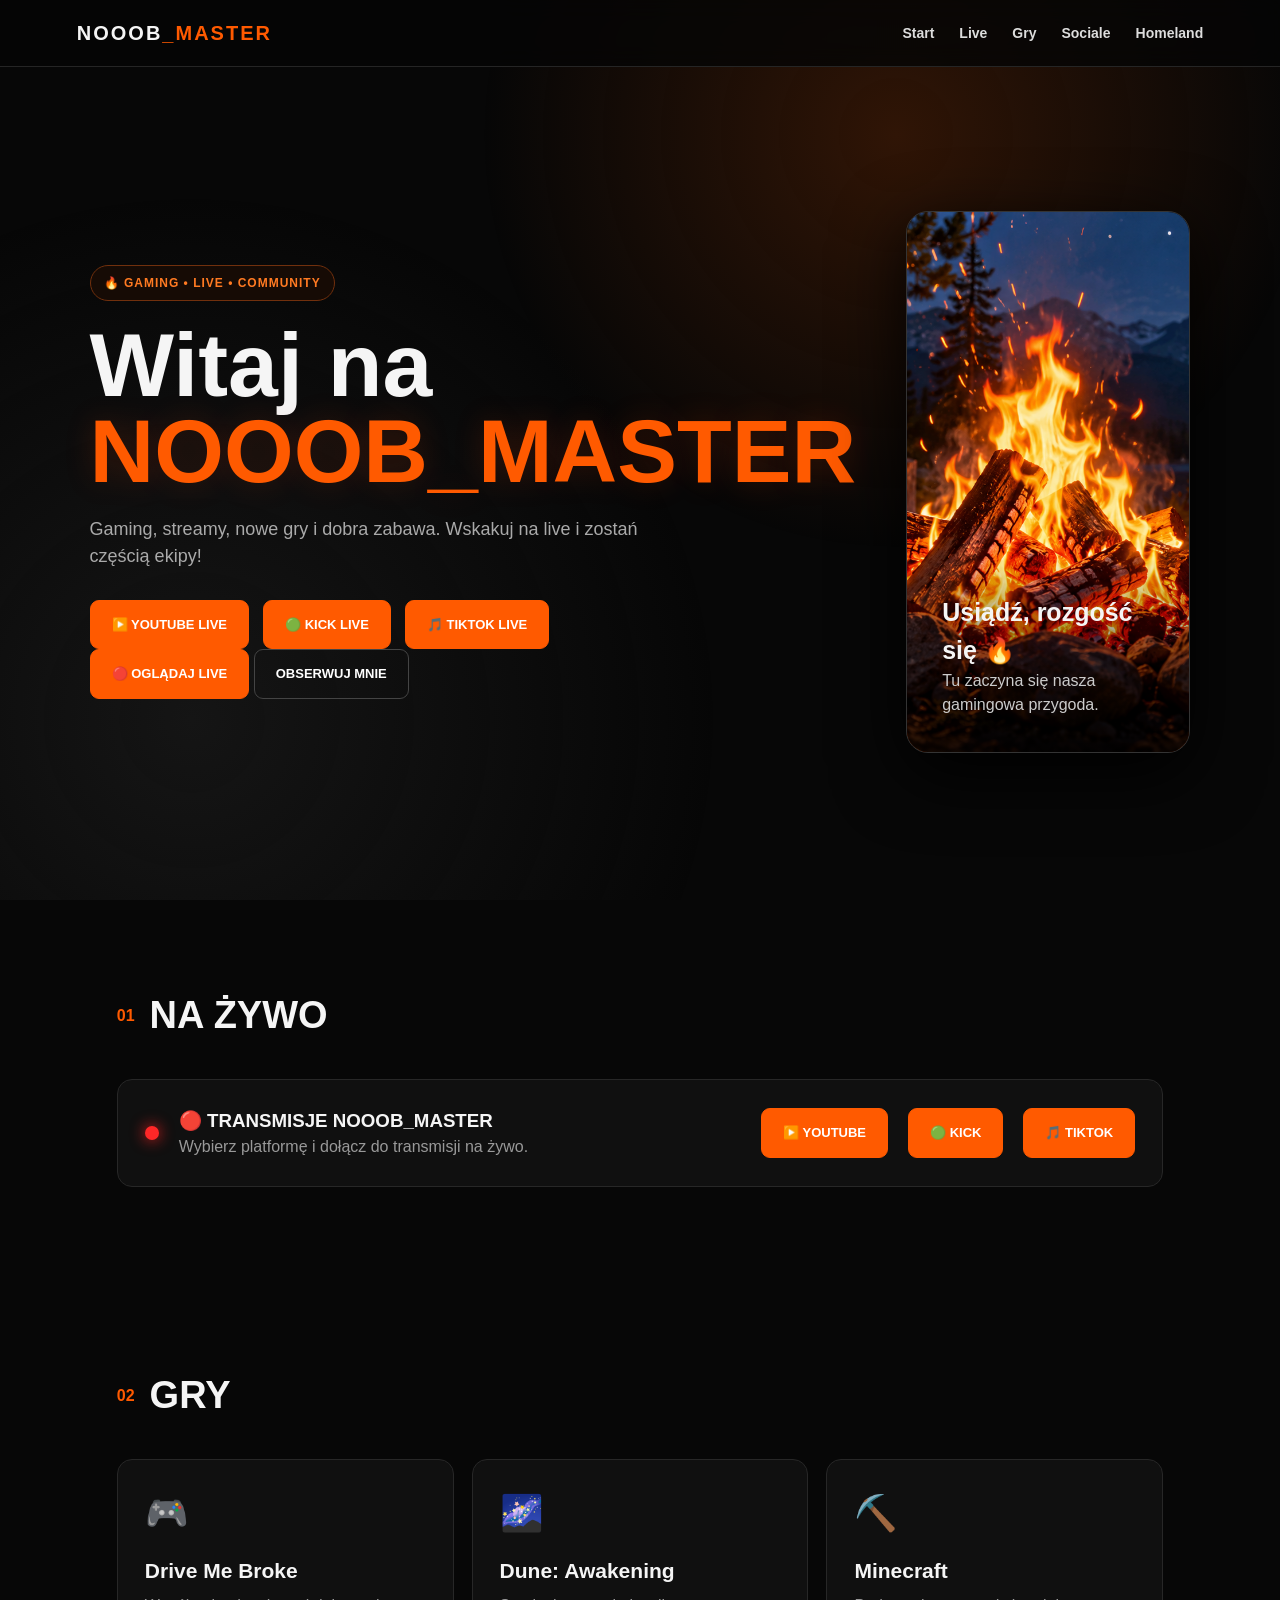
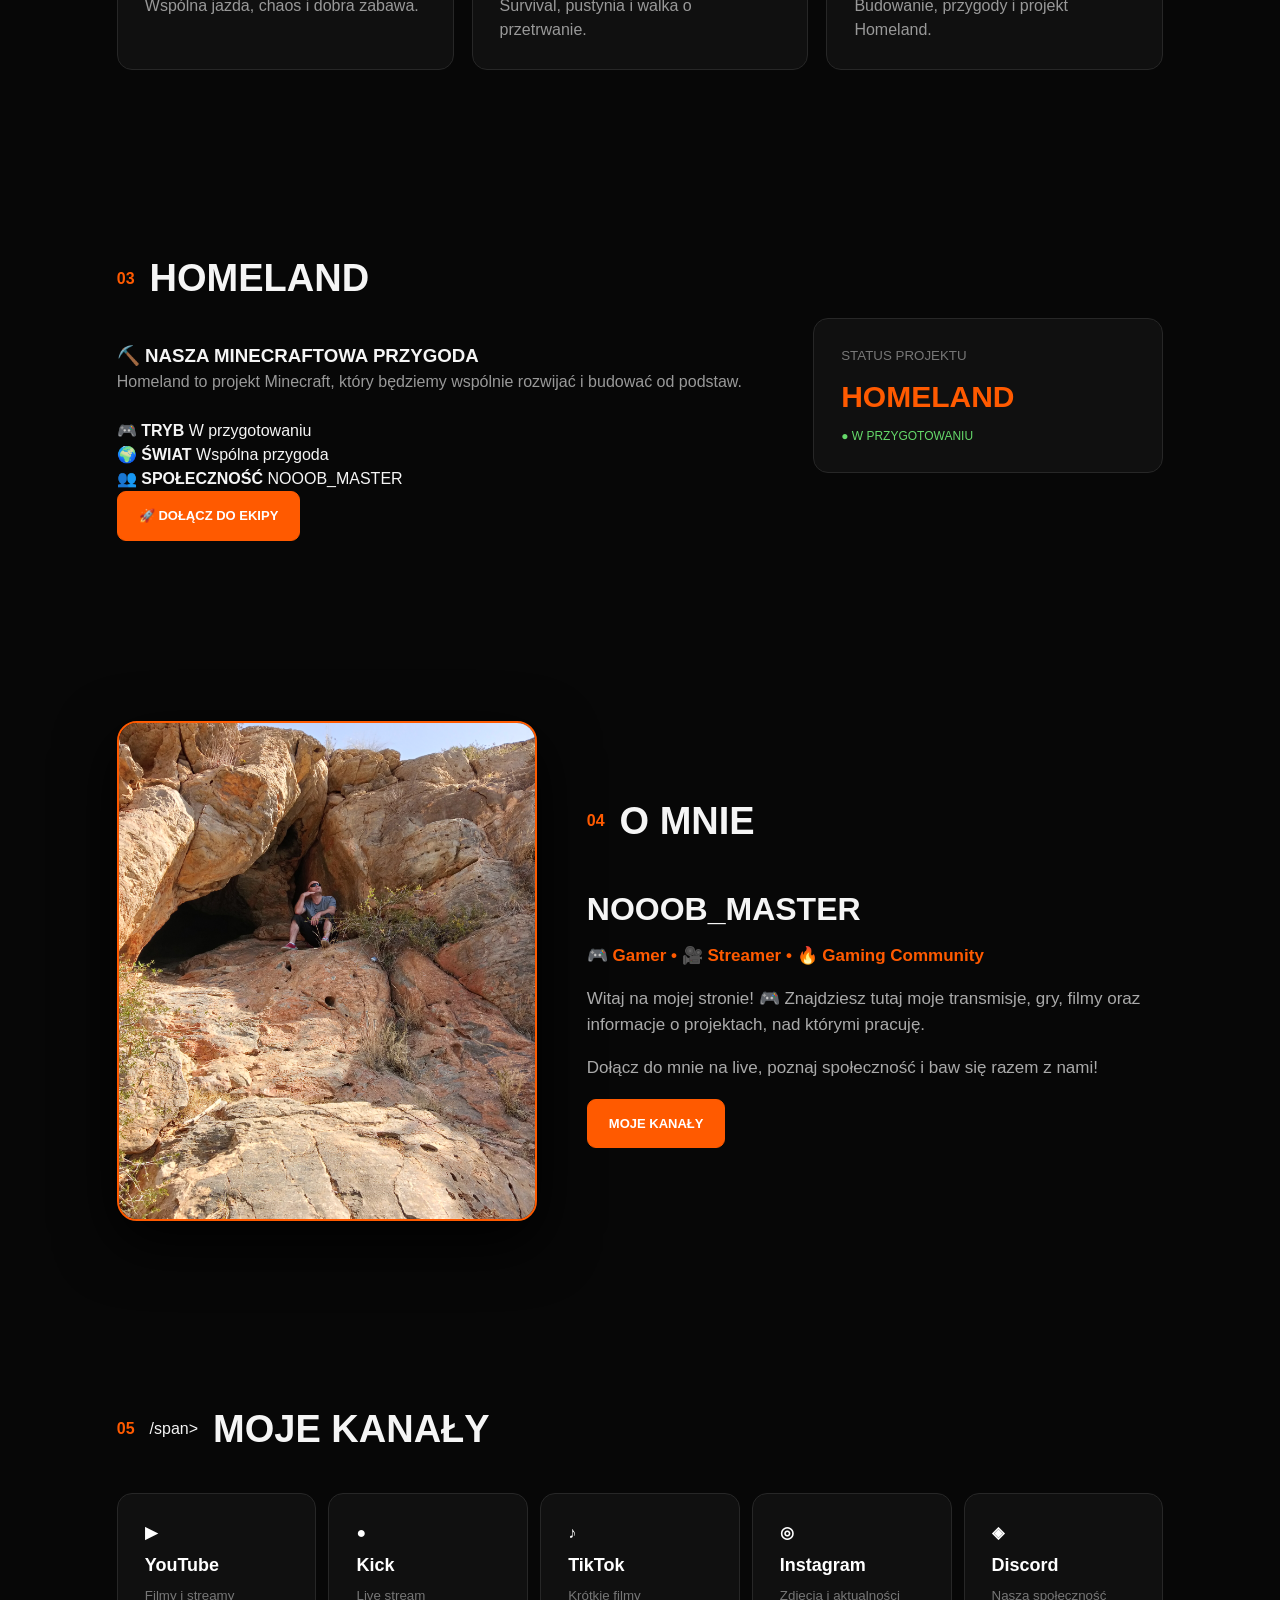
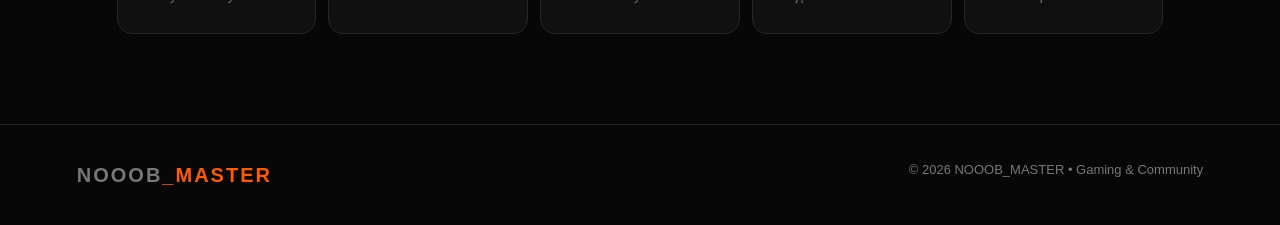
==== commit 398dbd03: "Update index.html" ====
--- a/index.html
+++ b/index.html
@@ -94,17 +94,45 @@
     </section>
 
     <section id="homeland" class="section homeland">
-      <div>
-        <div class="section-title"><span>03</span><h2>HOMELAND</h2></div>
-        <p>Nasza minecraftowa przygoda. Serwer, społeczność i wspólne budowanie świata.</p>
-        <a class="btn primary" href="#socials">DOŁĄCZ DO EKIPY</a>
+  <div>
+    <div class="section-title">
+      <span>03</span>
+      <h2>HOMELAND</h2>
+    </div>
+
+    <h3>⛏️ NASZA MINECRAFTOWA PRZYGODA</h3>
+
+    <p>
+      Homeland to projekt Minecraft, który będziemy wspólnie rozwijać
+      i budować od podstaw.
+    </p>
+
+    <div class="homeland-features">
+      <div class="homeland-feature">
+        <strong>🎮 TRYB</strong>
+        <span>W przygotowaniu</span>
       </div>
-      <div class="server-box">
-        <small>STATUS SERWERA</small>
-        <strong>HOMELAND</strong>
-        <span>● W PRZYGOTOWANIU</span>
+
+      <div class="homeland-feature">
+        <strong>🌍 ŚWIAT</strong>
+        <span>Wspólna przygoda</span>
       </div>
-    </section>
+
+      <div class="homeland-feature">
+        <strong>👥 SPOŁECZNOŚĆ</strong>
+        <span>NOOOB_MASTER</span>
+      </div>
+    </div>
+
+    <a class="btn primary" href="#socials">🚀 DOŁĄCZ DO EKIPY</a>
+  </div>
+
+  <div class="server-box">
+    <small>STATUS PROJEKTU</small>
+    <strong>HOMELAND</strong>
+    <span>● W PRZYGOTOWANIU</span>
+  </div>
+</section>
 <section id="about" class="section about">
   <div class="about-photo">
     <img src="profil.jpg" alt="NOOOB_MASTER">
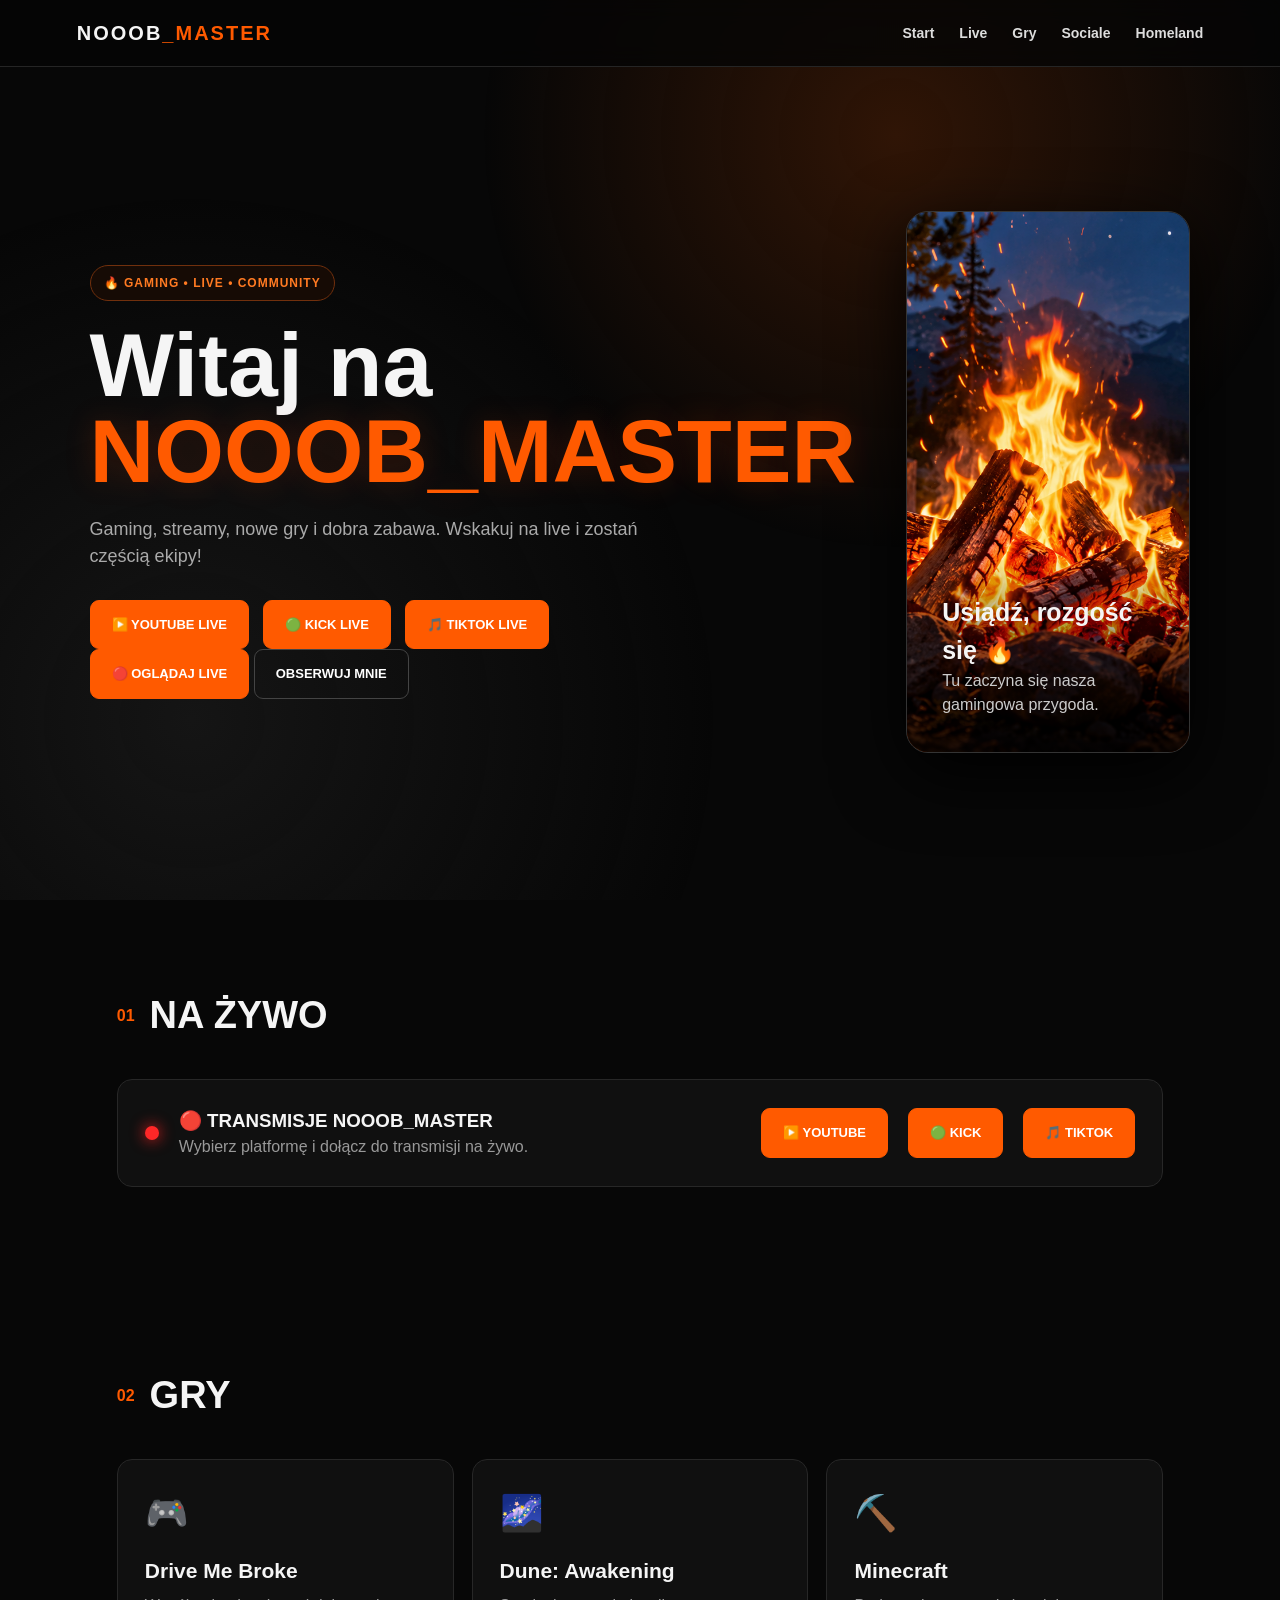
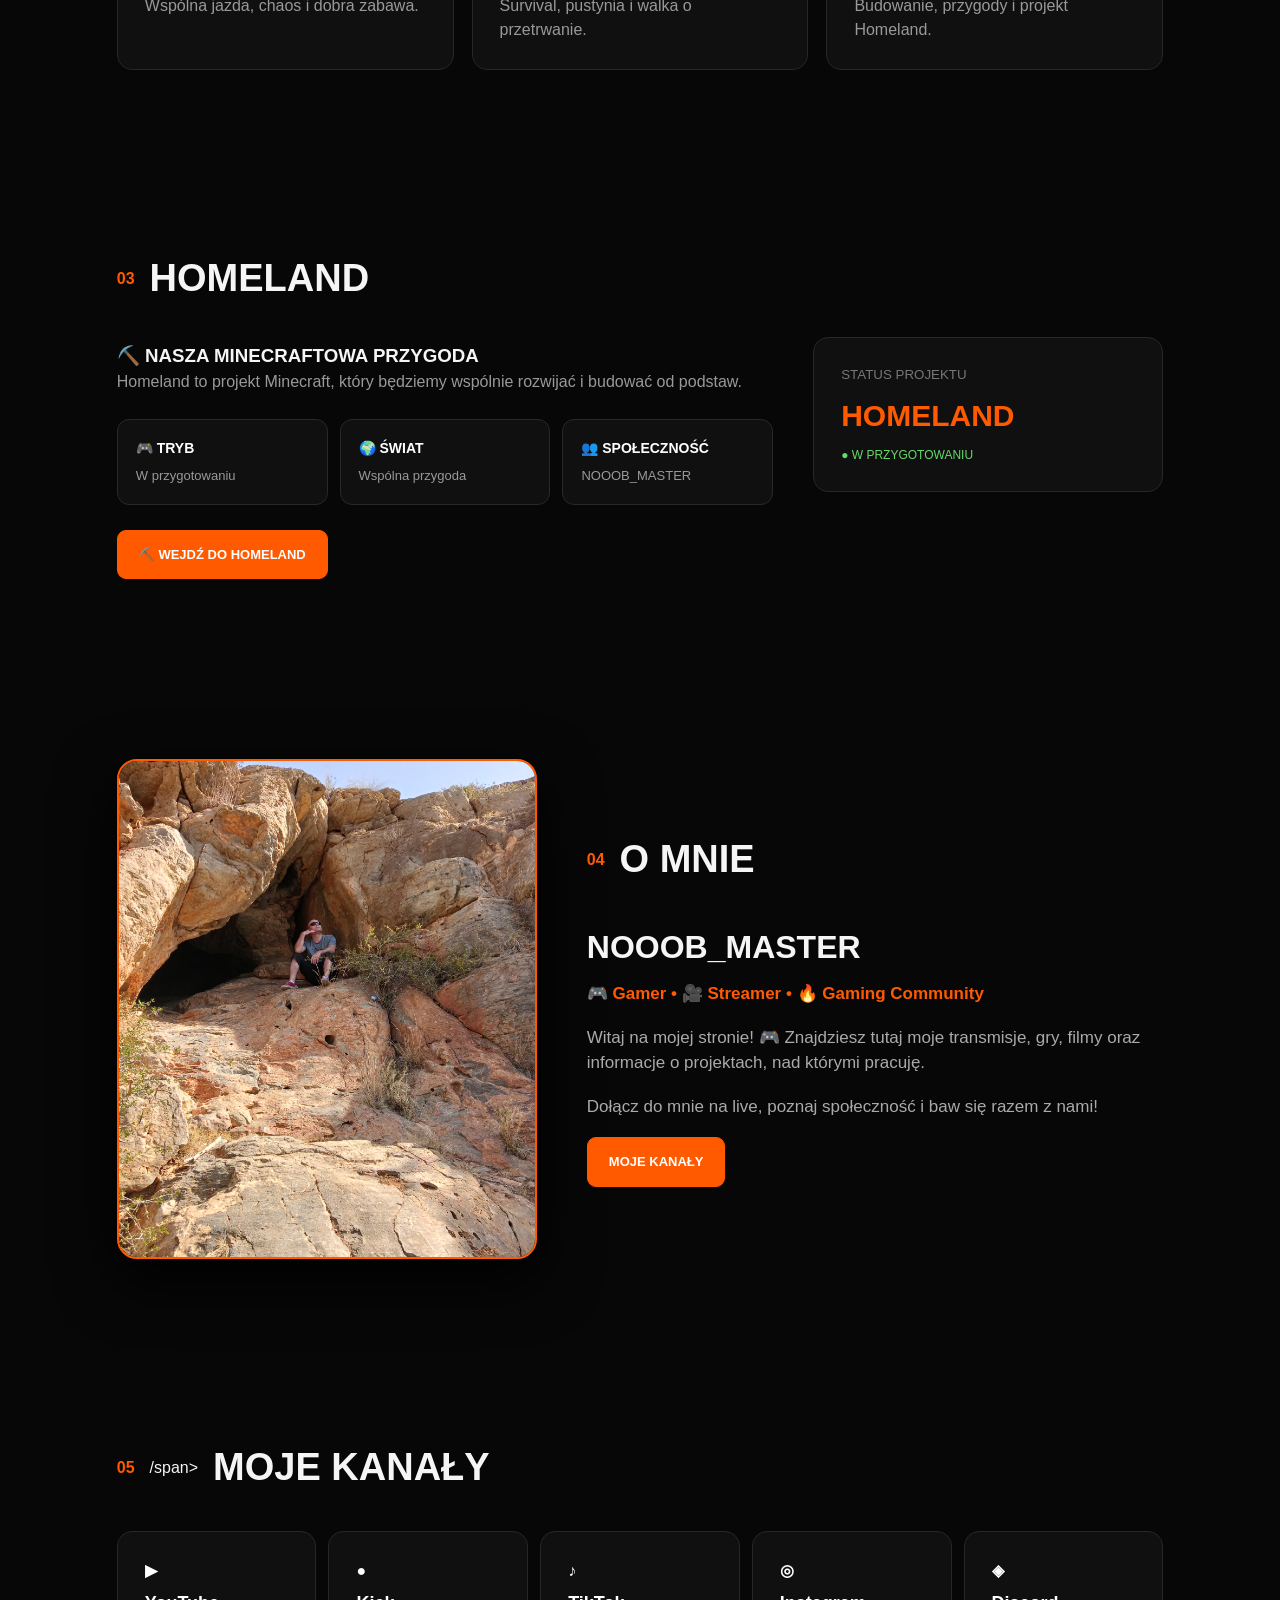
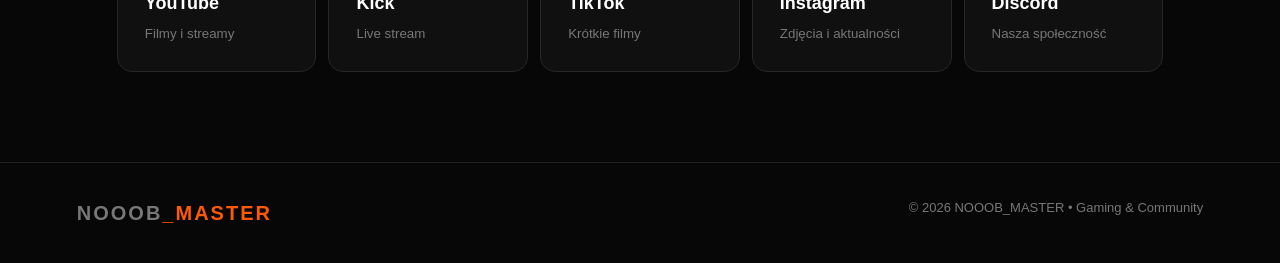
==== commit 2e7a0381: "Update index.html" ====
--- a/index.html
+++ b/index.html
@@ -17,7 +17,7 @@
       <a href="#live">Live</a>
       <a href="#games">Gry</a>
       <a href="#socials">Sociale</a>
-      <a href="#homeland">Homeland</a>
+      <a href="homeland.html">Homeland</a>
     </nav>
   </header>
 
@@ -124,7 +124,7 @@
       </div>
     </div>
 
-    <a class="btn primary" href="#socials">🚀 DOŁĄCZ DO EKIPY</a>
+<a class="btn primary" href="homeland.html">⛏️ WEJDŹ DO HOMELAND</a>
   </div>
 
   <div class="server-box">
--- a/style.css
+++ b/style.css
@@ -70,3 +70,42 @@
     margin: auto;
   }
 }
+.homeland-features {
+  display: grid;
+  grid-template-columns: repeat(3, 1fr);
+  gap: 12px;
+  margin: 25px 0;
+  max-width: 700px;
+}
+
+.homeland-feature {
+  background: #101010;
+  border: 1px solid #292929;
+  border-radius: 12px;
+  padding: 18px;
+  display: flex;
+  flex-direction: column;
+  gap: 7px;
+}
+
+.homeland-feature:hover {
+  border-color: #ff5a00;
+  transform: translateY(-3px);
+  transition: 0.2s;
+}
+
+.homeland-feature strong {
+  color: #fff;
+  font-size: 14px;
+}
+
+.homeland-feature span {
+  color: #999;
+  font-size: 13px;
+}
+
+@media (max-width: 850px) {
+  .homeland-features {
+    grid-template-columns: 1fr;
+  }
+}
